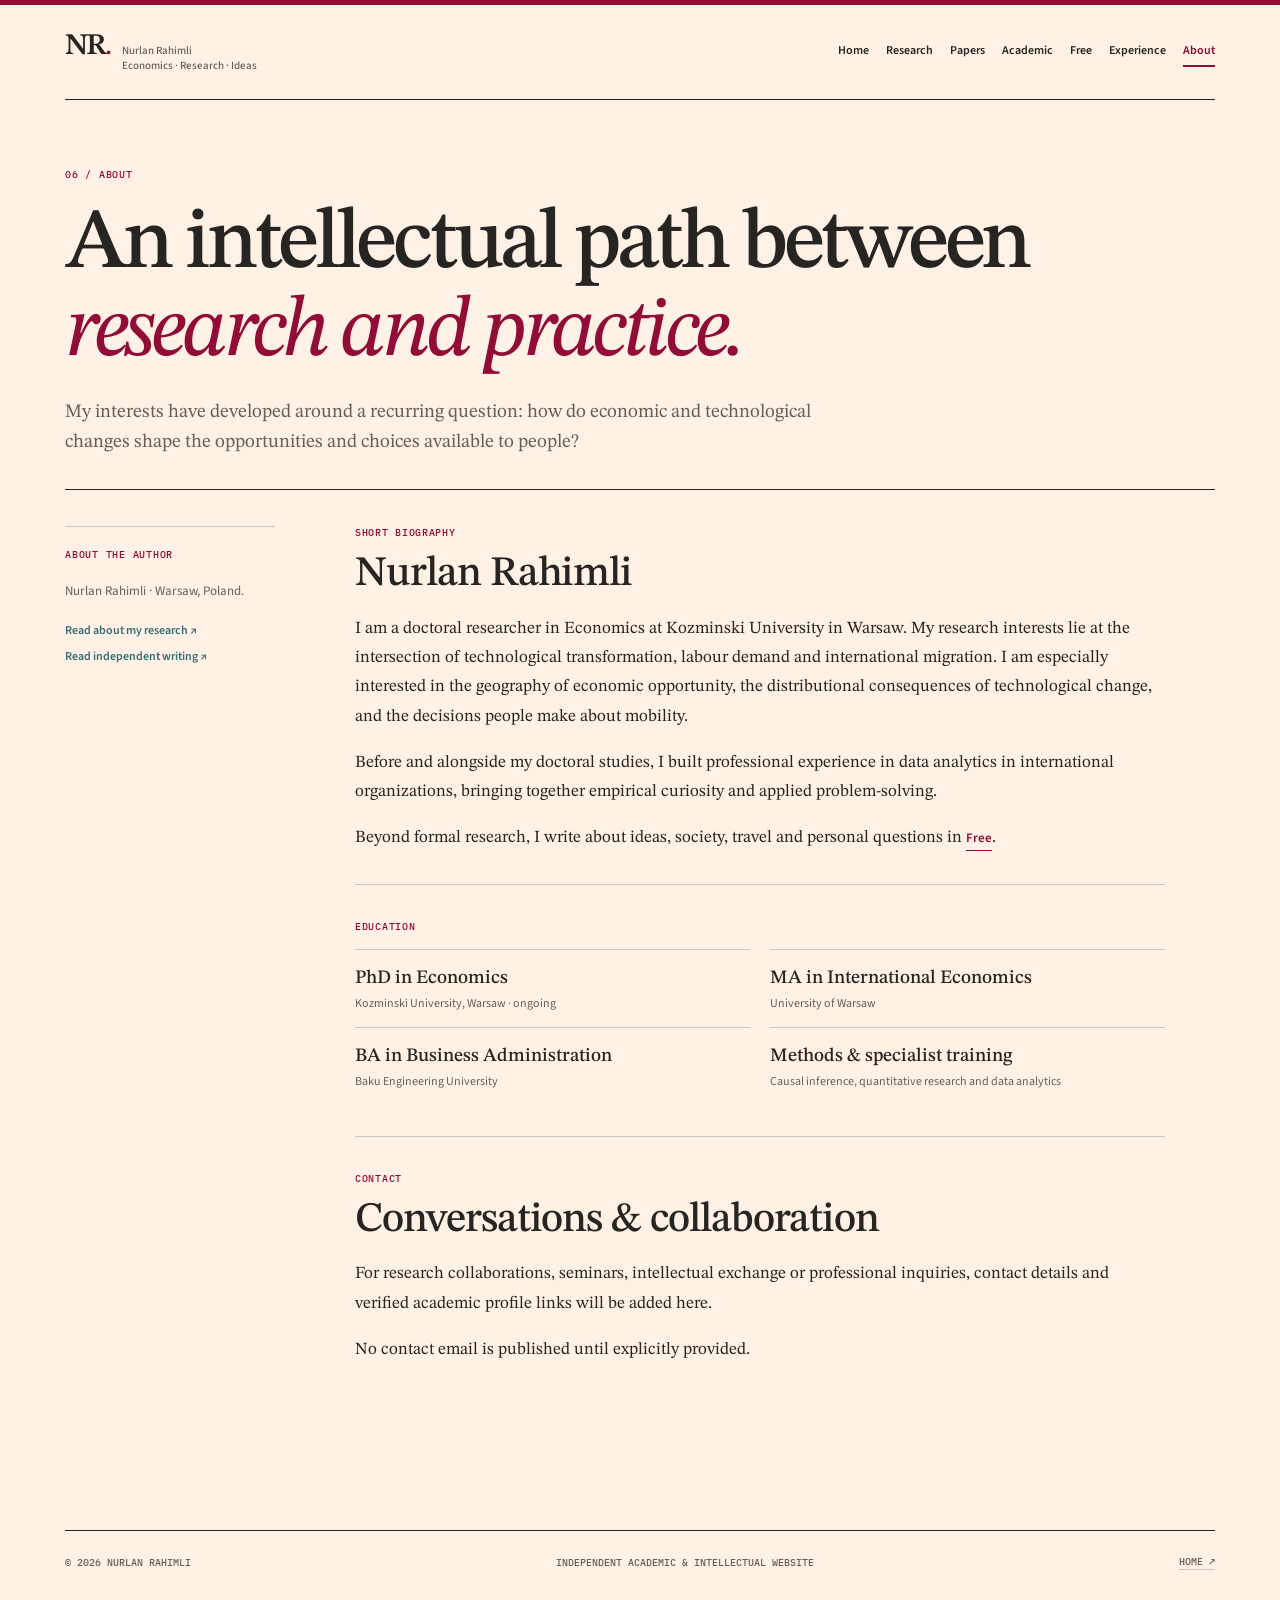
==== about/index.html @ 59566611 "Add standalone About page" ====
<!doctype html>
<html lang="en">
<head>
<meta charset="utf-8">
<meta name="viewport" content="width=device-width, initial-scale=1">
<meta name="theme-color" content="#FFF1E5">
<meta name="description" content="Biography, education and contact information for Nurlan Rahimli.">
<title>About | Nurlan Rahimli</title>
<link rel="icon" type="image/svg+xml" href="../favicon.svg">
<link rel="preconnect" href="https://fonts.googleapis.com"><link rel="preconnect" href="https://fonts.gstatic.com" crossorigin>
<link href="https://fonts.googleapis.com/css2?family=IBM+Plex+Mono:wght@400;500;600&family=STIX+Two+Text:ital,wght@0,400;0,500;0,600;0,700;1,400;1,500&family=Source+Sans+3:wght@400;500;600;700&display=swap" rel="stylesheet">
<link rel="stylesheet" href="../style.css">
<script defer src="../script.js"></script>
</head>
<body>
<a class="skip" href="#main">Skip to content</a>
<div class="top-rule" aria-hidden="true"></div>
<div class="shell">
<header class="masthead">
 <a class="brand" href="../index.html" aria-label="Nurlan Rahimli — home">
  <span class="brand-mark">NR<b>.</b></span><span class="brand-tag">Nurlan Rahimli<br>Economics · Research · Ideas</span>
 </a>
 <button class="nav-toggle" type="button" aria-label="Open navigation" aria-controls="site-nav" aria-expanded="false">Menu ☰</button>
 <nav class="nav" id="site-nav" aria-label="Main navigation"><a href="../index.html">Home</a>
<a href="../research/index.html">Research</a>
<a href="../papers/index.html">Papers</a>
<a href="../academic/index.html">Academic</a>
<a href="../free/index.html">Free</a>
<a href="../experience/index.html">Experience</a>
<a href="../about/index.html" aria-current="page">About</a></nav>
</header>
<main id="main">
<section class="page-hero"><span class="kicker">06 / ABOUT</span><h1>An intellectual path between <em>research and practice.</em></h1><p>My interests have developed around a recurring question: how do economic and technological changes shape the opportunities and choices available to people?</p></section>
<div class="page-grid"><aside class="page-rail"><span class="serial">ABOUT THE AUTHOR</span><p class="rail-note">Nurlan Rahimli · Warsaw, Poland.</p><div class="rail-links"><a href="../research/index.html">Read about my research ↗</a><a href="../free/index.html">Read independent writing ↗</a></div></aside><div class="page-content">
<section class="section-block"><span class="minor-label">SHORT BIOGRAPHY</span><h2>Nurlan Rahimli</h2><p>I am a doctoral researcher in Economics at Kozminski University in Warsaw. My research interests lie at the intersection of technological transformation, labour demand and international migration. I am especially interested in the geography of economic opportunity, the distributional consequences of technological change, and the decisions people make about mobility.</p><p>Before and alongside my doctoral studies, I built professional experience in data analytics in international organizations, bringing together empirical curiosity and applied problem-solving.</p><p>Beyond formal research, I write about ideas, society, travel and personal questions in <a class="inline-link" href="../free/index.html">Free</a>.</p></section>
<section class="section-block"><span class="minor-label">EDUCATION</span><div class="info-list">
<div><strong>PhD in Economics</strong><small>Kozminski University, Warsaw · ongoing</small></div>
<div><strong>MA in International Economics</strong><small>University of Warsaw</small></div>
<div><strong>BA in Business Administration</strong><small>Baku Engineering University</small></div>
<div><strong>Methods & specialist training</strong><small>Causal inference, quantitative research and data analytics</small></div>
</div></section>
<section class="section-block"><span class="minor-label">CONTACT</span><h2>Conversations & collaboration</h2><p>For research collaborations, seminars, intellectual exchange or professional inquiries, contact details and verified academic profile links will be added here.</p><p class="citation">No contact email is published until explicitly provided.</p></section>
</div></div></main>
<footer class="footer">
<span>© <span id="year">2026</span> NURLAN RAHIMLI</span>
<span>INDEPENDENT ACADEMIC & INTELLECTUAL WEBSITE</span>
<a href="../index.html">HOME ↗</a>
</footer>
</div>
</body></html>
---- style.css ----
:root{--paper:#FFF1E5;--ink:#272522;--muted:#665f59;--faint:#84786f;--rule:#CFC5BC;--wine:#920D35;--teal:#346E73;--serif:"STIX Two Text",Georgia,"Times New Roman",serif;--sans:"Source Sans 3",Arial,sans-serif;--mono:"IBM Plex Mono",monospace}
*,*::before,*::after{box-sizing:border-box}
html{scroll-behavior:smooth}
body{background:var(--paper);color:var(--ink);margin:0;font:400 17px/1.65 var(--serif);-webkit-font-smoothing:antialiased;text-rendering:optimizeLegibility}
a{color:inherit;text-decoration:none}
a:hover{color:var(--wine)}
button{font:inherit}
button,a{touch-action:manipulation}
a:focus-visible,button:focus-visible{outline:2px solid var(--teal);outline-offset:4px}
::selection{background:#eacabd}
.skip{position:absolute;top:-80px;left:12px;background:var(--ink);color:white;padding:10px;z-index:10}.skip:focus{top:10px}
.top-rule{height:5px;background:var(--wine)}
.shell{max-width:1150px;width:calc(100% - 96px);margin:0 auto}
.masthead{display:flex;align-items:center;justify-content:space-between;gap:24px;min-height:95px;border-bottom:1px solid var(--ink)}
.brand{display:flex;align-items:baseline;gap:12px;color:var(--ink)}
.brand-mark{font:600 30px/1 var(--serif);letter-spacing:-.07em}
.brand-mark b{color:var(--wine);font-weight:400}
.brand-tag{font:500 11px/1.4 var(--sans);color:var(--muted)}
.nav{display:flex;align-items:center;gap:17px;flex-wrap:wrap}
.nav a{font:600 12px/1.4 var(--sans);padding:6px 0;border-bottom:2px solid transparent;white-space:nowrap}
.nav a[aria-current="page"]{border-color:var(--wine);color:var(--wine)}
.nav-toggle{display:none;border:1px solid var(--rule);background:transparent;color:var(--ink);padding:7px 12px;font:600 12px var(--sans)}
.kicker,.eyebrow,.serial,.card-num,.meta-label,.crumb,.back-link,.page-tag,.entry-tag,.figure-note{font:500 10px/1.5 var(--mono);letter-spacing:.075em;text-transform:uppercase}
.kicker,.eyebrow,.serial,.card-num,.page-tag{color:var(--wine)}
.crumb{color:var(--muted);margin:38px 0 15px}.crumb a{border-bottom:1px solid var(--rule)}
.hero{padding:76px 0 39px;display:grid;grid-template-columns:1.35fr .65fr;gap:8%;align-items:end}
.hero h1{font:500 clamp(67px,8.2vw,116px)/.98 var(--serif);letter-spacing:-.055em;margin:12px 0 16px}
.hero h1 span{color:var(--wine)}
.hero-subtitle{font:400 23px/1.3 var(--serif);letter-spacing:-.01em;max-width:670px;margin:0 0 15px}
.hero-note{font:400 15px/1.65 var(--sans);color:var(--muted);max-width:620px;margin:0}
.hero-aside{border-left:1px solid var(--rule);padding:15px 0 14px 22px}
.hero-aside .meta-label{display:block;color:var(--muted);margin-bottom:8px}
.hero-aside p{font:400 15px/1.55 var(--sans);margin:0 0 16px}
.hero-aside p:last-child{margin-bottom:0}
.home-line{display:flex;align-items:center;justify-content:space-between;gap:18px;padding:18px 0;border-top:1px solid var(--rule);border-bottom:1px solid var(--ink)}
.home-line strong{font:600 12px var(--sans)}.home-line span{font:400 13px var(--sans);color:var(--muted)}
.portal{display:grid;grid-template-columns:1.43fr .57fr;gap:38px;padding:32px 0 50px}
.portal-label{display:flex;align-items:center;justify-content:space-between;border-bottom:1px solid var(--rule);padding-bottom:9px;margin-bottom:12px}
.portal-label span:first-child{font:600 11px var(--sans);letter-spacing:.04em;text-transform:uppercase}
.portal-label span:last-child{font:500 10px var(--mono);color:var(--muted)}
.portal-cards{display:grid;grid-template-columns:1fr 1fr;gap:11px}
.portal-card{display:flex;flex-direction:column;justify-content:space-between;min-height:150px;border:1px solid var(--rule);padding:20px 21px 15px;transition:background .2s,border-color .2s,transform .2s}
.portal-card:hover,.portal-card:focus-visible{background:#F9E8DC;border-color:var(--wine);color:var(--ink);transform:translateY(-2px)}
.portal-card .card-top{display:flex;justify-content:space-between;align-items:center}
.card-num{font-size:9px}.card-arrow{color:var(--wine);font:500 20px/1 var(--sans)}
.portal-card strong{display:block;font:500 28px/1.05 var(--serif);letter-spacing:-.02em;margin:14px 0 5px}
.portal-card p{font:400 12px/1.5 var(--sans);color:var(--muted);margin:0}
.side-card{min-height:150px}.side-card+.side-card{margin-top:11px}
.footer{border-top:1px solid var(--ink);padding:23px 0 35px;display:flex;align-items:center;justify-content:space-between;gap:20px;font:500 10px/1.5 var(--mono);color:var(--muted)}
.footer a{border-bottom:1px solid var(--rule)}
.page-hero{padding:60px 0 30px;border-bottom:1px solid var(--ink)}
.page-hero h1{font:500 clamp(53px,6.7vw,87px)/1.03 var(--serif);letter-spacing:-.05em;max-width:970px;margin:13px 0 20px}
.page-hero h1 em{font-style:italic;color:var(--wine);font-weight:400}
.page-hero p{font:400 19px/1.62 var(--serif);max-width:760px;color:var(--muted);margin:0}
.page-grid{display:grid;grid-template-columns:210px 1fr;gap:80px;padding:36px 0 100px}
.page-rail{border-top:1px solid var(--rule);padding-top:13px}
.rail-note{font:400 13px/1.6 var(--sans);color:var(--muted);margin:13px 0 20px}
.rail-links{display:flex;flex-direction:column;gap:9px}
.rail-links a{font:600 12px var(--sans);color:var(--teal)}
.page-content{max-width:810px;min-width:0}
.page-content h2{font:500 clamp(29px,3.7vw,42px)/1.16 var(--serif);letter-spacing:-.025em;margin:0 0 15px}
.page-content h3{font:500 25px/1.2 var(--serif);margin:0 0 11px}
.page-content p{margin:0 0 17px}
.page-content p,.page-content li{color:var(--ink);font:400 17px/1.72 var(--serif)}
.page-content .muted{color:var(--muted)}
.section-block{padding:0 0 31px;margin:0 0 35px;border-bottom:1px solid var(--rule)}
.section-block:last-child{border:0}
.section-block p:last-child{margin-bottom:0}
.minor-label{font:500 10px var(--mono);color:var(--wine);letter-spacing:.07em;text-transform:uppercase;display:block;margin:0 0 11px}
.item-stack{border-top:1px solid var(--rule)}
.entry{display:grid;grid-template-columns:54px 1fr;gap:19px;padding:20px 0 22px;border-bottom:1px solid var(--rule)}
.entry-number{font:400 20px var(--serif);color:var(--wine)}
.entry h3{font-size:26px;margin:0 0 5px}
.entry p{font-size:15px;line-height:1.63;color:var(--muted);margin:0 0 6px}
.entry .entry-tag{font-size:9px;color:var(--teal)}
.info-list{display:grid;grid-template-columns:1fr 1fr;gap:0 20px;margin-top:16px}
.info-list>div{padding:14px 0;border-top:1px solid var(--rule)}
.info-list strong{font:500 19px var(--serif);display:block;margin:3px 0 4px}
.info-list small{font:400 12px/1.5 var(--sans);color:var(--muted);display:block}
.notice{border-left:2px solid var(--wine);padding:6px 0 6px 17px;font:400 14px/1.6 var(--sans);color:var(--muted);margin:26px 0}
.inline-link{font:600 13px var(--sans);color:var(--wine);border-bottom:1px solid var(--wine);padding-bottom:3px}
.pill-row{display:flex;gap:9px;flex-wrap:wrap}.pill{border:1px solid var(--rule);padding:6px 10px;font:500 11px var(--sans);color:var(--muted)}
.topic-list{list-style:none;margin:16px 0;padding:0;display:grid;grid-template-columns:1fr 1fr;column-gap:25px}
.topic-list li{border-top:1px solid var(--rule);padding:10px 0}
.tabbar{display:flex;gap:6px;flex-wrap:wrap;margin:0 0 24px}
.tab{background:transparent;border:1px solid var(--rule);color:var(--ink);padding:10px 15px;font:600 12px var(--sans)}
.tab:hover,.tab[aria-selected="true"]{background:var(--ink);border-color:var(--ink);color:var(--paper)}
.tabpanel[hidden]{display:none}
.tabpanel h2{margin:0 0 10px}
.empty-archive{padding:30px 25px;border:1px solid var(--rule);margin:22px 0}
.empty-archive p{color:var(--muted);font-size:15px}
.empty-archive strong{display:block;font:500 24px var(--serif);margin-bottom:8px}
.citation{font:400 12px/1.6 var(--sans);color:var(--muted)}
.folio{font:500 11px var(--mono);letter-spacing:.05em;color:var(--muted)}
.essay-mast{font:500 clamp(30px,4vw,48px)/1.17 var(--serif);letter-spacing:-.02em}
figure.concept{margin:30px 0;border-top:1px solid var(--rule);border-bottom:1px solid var(--rule);padding:15px 0 12px}
figure.concept svg{width:100%;display:block;height:auto}
figure.concept figcaption{font:400 12px/1.65 var(--sans);color:var(--muted);margin-top:10px}
.data-label{font:500 12px var(--mono);fill:var(--muted)}
@media(max-width:1050px){.shell{width:calc(100% - 56px)}.masthead{gap:14px}.nav{gap:12px}.nav a{font-size:11px}.portal{grid-template-columns:1.2fr .8fr}.page-grid{grid-template-columns:165px 1fr;gap:40px}}
@media(max-width:760px){.shell{width:calc(100% - 38px)}.masthead{min-height:76px;position:relative}.brand-mark{font-size:26px}.brand-tag{font-size:10px}.nav-toggle{display:block}.nav{display:none;position:absolute;top:76px;left:0;right:0;background:var(--paper);border:1px solid var(--rule);padding:12px;z-index:9;flex-direction:column;align-items:stretch;gap:1px}.nav.open{display:flex}.nav a{font-size:14px;padding:12px 10px;border-bottom:1px solid var(--rule)}.nav a[aria-current="page"]{border-color:var(--wine)}.hero{padding:55px 0 25px;grid-template-columns:1fr;gap:25px}.hero h1{font-size:clamp(58px,12vw,88px)}.hero-subtitle{font-size:20px}.hero-aside{border-left:0;border-top:1px solid var(--rule);padding:17px 0 0;display:grid;grid-template-columns:1fr 1fr;gap:18px}.home-line{align-items:flex-start;flex-direction:column;gap:5px}.portal{grid-template-columns:1fr;gap:20px;padding-top:24px}.portal-cards{grid-template-columns:1fr 1fr}.portal-card{min-height:147px;padding:17px 15px}.portal-card strong{font-size:24px}.portal-card p{font-size:11px}.side-cards{display:grid;grid-template-columns:1fr 1fr;gap:11px}.side-card+.side-card{margin-top:0}.footer{flex-wrap:wrap}.page-hero{padding:44px 0 30px}.page-hero h1{font-size:clamp(46px,9vw,66px)}.page-hero p{font-size:17px}.page-grid{grid-template-columns:1fr;gap:22px;padding:28px 0 65px}.page-rail{display:flex;justify-content:space-between;gap:15px}.page-rail .rail-note{margin:6px 0}.rail-links{display:none}}
@media(max-width:420px){.brand-tag{display:none}.hero h1{font-size:55px}.portal-cards,.side-cards{grid-template-columns:1fr}.portal-card{min-height:135px}.hero-aside{grid-template-columns:1fr}.topic-list,.info-list{grid-template-columns:1fr}.entry{grid-template-columns:34px 1fr;gap:10px}.tab{padding:9px 11px}}
@media(prefers-reduced-motion:reduce){html{scroll-behavior:auto}.portal-card{transition:none}}
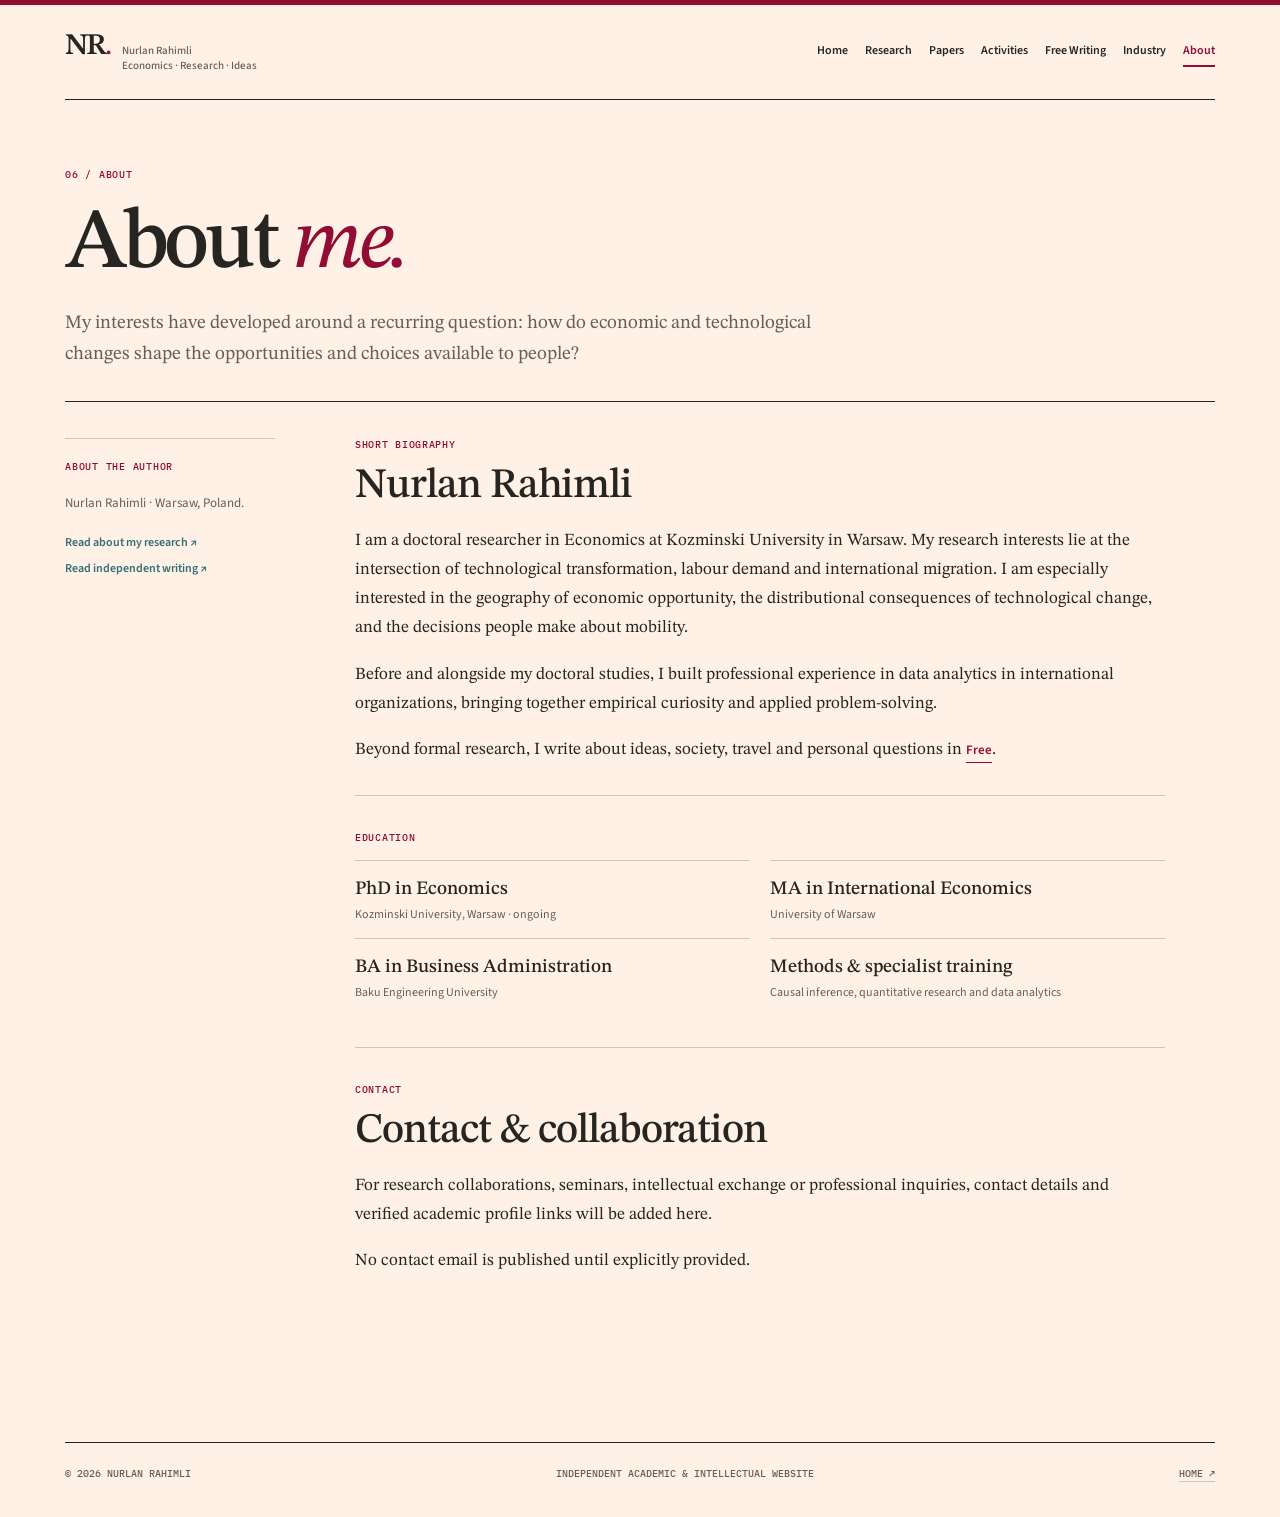
==== commit 47348372: "Clarify academic site section headings and soften paper palette" ====
--- a/about/index.html
+++ b/about/index.html
@@ -3,7 +3,7 @@
 <head>
 <meta charset="utf-8">
 <meta name="viewport" content="width=device-width, initial-scale=1">
-<meta name="theme-color" content="#FFF1E5">
+<meta name="theme-color" content="#FFF8F3">
 <meta name="description" content="Biography, education and contact information for Nurlan Rahimli.">
 <title>About | Nurlan Rahimli</title>
 <link rel="icon" type="image/svg+xml" href="../favicon.svg">
@@ -24,13 +24,13 @@
  <nav class="nav" id="site-nav" aria-label="Main navigation"><a href="../index.html">Home</a>
 <a href="../research/index.html">Research</a>
 <a href="../papers/index.html">Papers</a>
-<a href="../academic/index.html">Academic</a>
-<a href="../free/index.html">Free</a>
-<a href="../experience/index.html">Experience</a>
+<a href="../academic/index.html">Activities</a>
+<a href="../free/index.html">Free Writing</a>
+<a href="../experience/index.html">Industry</a>
 <a href="../about/index.html" aria-current="page">About</a></nav>
 </header>
 <main id="main">
-<section class="page-hero"><span class="kicker">06 / ABOUT</span><h1>An intellectual path between <em>research and practice.</em></h1><p>My interests have developed around a recurring question: how do economic and technological changes shape the opportunities and choices available to people?</p></section>
+<section class="page-hero"><span class="kicker">06 / ABOUT</span><h1>About <em>me.</em></h1><p>My interests have developed around a recurring question: how do economic and technological changes shape the opportunities and choices available to people?</p></section>
 <div class="page-grid"><aside class="page-rail"><span class="serial">ABOUT THE AUTHOR</span><p class="rail-note">Nurlan Rahimli · Warsaw, Poland.</p><div class="rail-links"><a href="../research/index.html">Read about my research ↗</a><a href="../free/index.html">Read independent writing ↗</a></div></aside><div class="page-content">
 <section class="section-block"><span class="minor-label">SHORT BIOGRAPHY</span><h2>Nurlan Rahimli</h2><p>I am a doctoral researcher in Economics at Kozminski University in Warsaw. My research interests lie at the intersection of technological transformation, labour demand and international migration. I am especially interested in the geography of economic opportunity, the distributional consequences of technological change, and the decisions people make about mobility.</p><p>Before and alongside my doctoral studies, I built professional experience in data analytics in international organizations, bringing together empirical curiosity and applied problem-solving.</p><p>Beyond formal research, I write about ideas, society, travel and personal questions in <a class="inline-link" href="../free/index.html">Free</a>.</p></section>
 <section class="section-block"><span class="minor-label">EDUCATION</span><div class="info-list">
@@ -39,7 +39,7 @@
 <div><strong>BA in Business Administration</strong><small>Baku Engineering University</small></div>
 <div><strong>Methods & specialist training</strong><small>Causal inference, quantitative research and data analytics</small></div>
 </div></section>
-<section class="section-block"><span class="minor-label">CONTACT</span><h2>Conversations & collaboration</h2><p>For research collaborations, seminars, intellectual exchange or professional inquiries, contact details and verified academic profile links will be added here.</p><p class="citation">No contact email is published until explicitly provided.</p></section>
+<section class="section-block"><span class="minor-label">CONTACT</span><h2>Contact & collaboration</h2><p>For research collaborations, seminars, intellectual exchange or professional inquiries, contact details and verified academic profile links will be added here.</p><p class="citation">No contact email is published until explicitly provided.</p></section>
 </div></div></main>
 <footer class="footer">
 <span>© <span id="year">2026</span> NURLAN RAHIMLI</span>
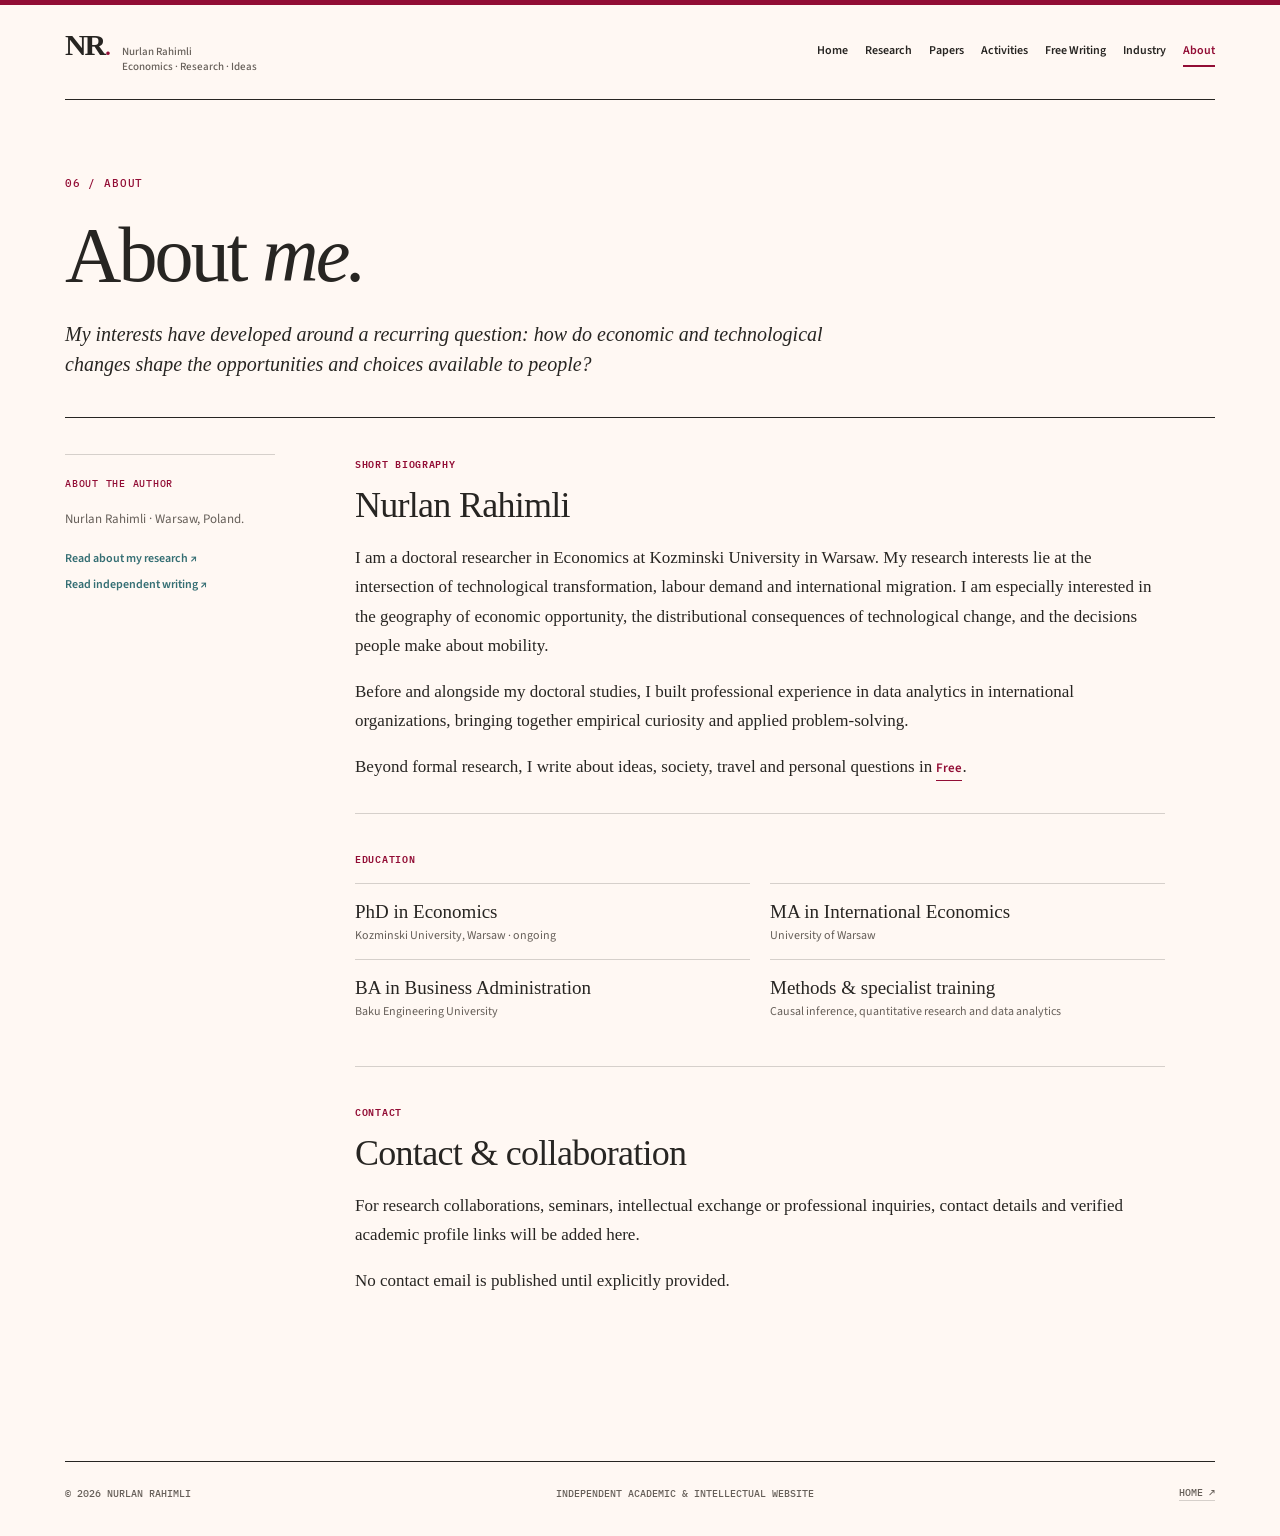
==== commit 1bdf4ced: "Use Georgia scholarly serif consistently and remove unused text font" ====
--- a/about/index.html
+++ b/about/index.html
@@ -8,7 +8,7 @@
 <title>About | Nurlan Rahimli</title>
 <link rel="icon" type="image/svg+xml" href="../favicon.svg">
 <link rel="preconnect" href="https://fonts.googleapis.com"><link rel="preconnect" href="https://fonts.gstatic.com" crossorigin>
-<link href="https://fonts.googleapis.com/css2?family=IBM+Plex+Mono:wght@400;500;600&family=STIX+Two+Text:ital,wght@0,400;0,500;0,600;0,700;1,400;1,500&family=Source+Sans+3:wght@400;500;600;700&display=swap" rel="stylesheet">
+<link href="https://fonts.googleapis.com/css2?family=IBM+Plex+Mono:wght@400;500;600&family=Source+Sans+3:wght@400;500;600;700&display=swap" rel="stylesheet">
 <link rel="stylesheet" href="../style.css">
 <script defer src="../script.js"></script>
 </head>
--- a/style.css
+++ b/style.css
@@ -1,5 +1,5 @@
 
-:root{--paper:#FFF1E5;--ink:#272522;--muted:#665f59;--faint:#84786f;--rule:#CFC5BC;--wine:#920D35;--teal:#346E73;--serif:"STIX Two Text",Georgia,"Times New Roman",serif;--sans:"Source Sans 3",Arial,sans-serif;--mono:"IBM Plex Mono",monospace}
+:root{--paper:#FFF8F3;--ink:#272522;--muted:#665f59;--faint:#84786f;--rule:#D6D0CB;--wine:#920D35;--teal:#346E73;--serif:Georgia,"Times New Roman",serif;--sans:"Source Sans 3",Arial,sans-serif;--mono:"IBM Plex Mono",monospace}
 *,*::before,*::after{box-sizing:border-box}
 html{scroll-behavior:smooth}
 body{background:var(--paper);color:var(--ink);margin:0;font:400 17px/1.65 var(--serif);-webkit-font-smoothing:antialiased;text-rendering:optimizeLegibility}
@@ -8,7 +8,7 @@
 button{font:inherit}
 button,a{touch-action:manipulation}
 a:focus-visible,button:focus-visible{outline:2px solid var(--teal);outline-offset:4px}
-::selection{background:#eacabd}
+::selection{background:#E7DED7}
 .skip{position:absolute;top:-80px;left:12px;background:var(--ink);color:white;padding:10px;z-index:10}.skip:focus{top:10px}
 .top-rule{height:5px;background:var(--wine)}
 .shell{max-width:1150px;width:calc(100% - 96px);margin:0 auto}
@@ -37,20 +37,20 @@
 .home-line strong{font:600 12px var(--sans)}.home-line span{font:400 13px var(--sans);color:var(--muted)}
 .portal{display:grid;grid-template-columns:1.43fr .57fr;gap:38px;padding:32px 0 50px}
 .portal-label{display:flex;align-items:center;justify-content:space-between;border-bottom:1px solid var(--rule);padding-bottom:9px;margin-bottom:12px}
-.portal-label span:first-child{font:600 11px var(--sans);letter-spacing:.04em;text-transform:uppercase}
+.portal-label span:first-child{font:700 12px/1.45 var(--sans);letter-spacing:.035em;text-transform:uppercase}
 .portal-label span:last-child{font:500 10px var(--mono);color:var(--muted)}
 .portal-cards{display:grid;grid-template-columns:1fr 1fr;gap:11px}
-.portal-card{display:flex;flex-direction:column;justify-content:space-between;min-height:150px;border:1px solid var(--rule);padding:20px 21px 15px;transition:background .2s,border-color .2s,transform .2s}
-.portal-card:hover,.portal-card:focus-visible{background:#F9E8DC;border-color:var(--wine);color:var(--ink);transform:translateY(-2px)}
+.portal-card{display:flex;flex-direction:column;justify-content:space-between;min-height:175px;border:1px solid var(--rule);border-top:2px solid var(--ink);padding:21px 21px 18px;transition:background .2s,border-color .2s,transform .2s}
+.portal-card:hover,.portal-card:focus-visible{background:#F7F1EC;border-color:var(--wine);color:var(--ink);transform:translateY(-2px)}
 .portal-card .card-top{display:flex;justify-content:space-between;align-items:center}
 .card-num{font-size:9px}.card-arrow{color:var(--wine);font:500 20px/1 var(--sans)}
-.portal-card strong{display:block;font:500 28px/1.05 var(--serif);letter-spacing:-.02em;margin:14px 0 5px}
-.portal-card p{font:400 12px/1.5 var(--sans);color:var(--muted);margin:0}
+.portal-card strong{display:block;font:500 27px/1.13 var(--serif);letter-spacing:-.024em;margin:14px 0 7px;text-wrap:balance}
+.portal-card p{font:400 13px/1.46 var(--sans);color:var(--muted);margin:0}
 .side-card{min-height:150px}.side-card+.side-card{margin-top:11px}
 .footer{border-top:1px solid var(--ink);padding:23px 0 35px;display:flex;align-items:center;justify-content:space-between;gap:20px;font:500 10px/1.5 var(--mono);color:var(--muted)}
 .footer a{border-bottom:1px solid var(--rule)}
 .page-hero{padding:60px 0 30px;border-bottom:1px solid var(--ink)}
-.page-hero h1{font:500 clamp(53px,6.7vw,87px)/1.03 var(--serif);letter-spacing:-.05em;max-width:970px;margin:13px 0 20px}
+.page-hero h1{font:500 clamp(51px,6.3vw,79px)/1.08 var(--serif);letter-spacing:-.042em;max-width:910px;margin:16px 0 21px;text-wrap:balance}
 .page-hero h1 em{font-style:italic;color:var(--wine);font-weight:400}
 .page-hero p{font:400 19px/1.62 var(--serif);max-width:760px;color:var(--muted);margin:0}
 .page-grid{display:grid;grid-template-columns:210px 1fr;gap:80px;padding:36px 0 100px}
@@ -99,6 +99,47 @@
 figure.concept figcaption{font:400 12px/1.65 var(--sans);color:var(--muted);margin-top:10px}
 .data-label{font:500 12px var(--mono);fill:var(--muted)}
 @media(max-width:1050px){.shell{width:calc(100% - 56px)}.masthead{gap:14px}.nav{gap:12px}.nav a{font-size:11px}.portal{grid-template-columns:1.2fr .8fr}.page-grid{grid-template-columns:165px 1fr;gap:40px}}
-@media(max-width:760px){.shell{width:calc(100% - 38px)}.masthead{min-height:76px;position:relative}.brand-mark{font-size:26px}.brand-tag{font-size:10px}.nav-toggle{display:block}.nav{display:none;position:absolute;top:76px;left:0;right:0;background:var(--paper);border:1px solid var(--rule);padding:12px;z-index:9;flex-direction:column;align-items:stretch;gap:1px}.nav.open{display:flex}.nav a{font-size:14px;padding:12px 10px;border-bottom:1px solid var(--rule)}.nav a[aria-current="page"]{border-color:var(--wine)}.hero{padding:55px 0 25px;grid-template-columns:1fr;gap:25px}.hero h1{font-size:clamp(58px,12vw,88px)}.hero-subtitle{font-size:20px}.hero-aside{border-left:0;border-top:1px solid var(--rule);padding:17px 0 0;display:grid;grid-template-columns:1fr 1fr;gap:18px}.home-line{align-items:flex-start;flex-direction:column;gap:5px}.portal{grid-template-columns:1fr;gap:20px;padding-top:24px}.portal-cards{grid-template-columns:1fr 1fr}.portal-card{min-height:147px;padding:17px 15px}.portal-card strong{font-size:24px}.portal-card p{font-size:11px}.side-cards{display:grid;grid-template-columns:1fr 1fr;gap:11px}.side-card+.side-card{margin-top:0}.footer{flex-wrap:wrap}.page-hero{padding:44px 0 30px}.page-hero h1{font-size:clamp(46px,9vw,66px)}.page-hero p{font-size:17px}.page-grid{grid-template-columns:1fr;gap:22px;padding:28px 0 65px}.page-rail{display:flex;justify-content:space-between;gap:15px}.page-rail .rail-note{margin:6px 0}.rail-links{display:none}}
-@media(max-width:420px){.brand-tag{display:none}.hero h1{font-size:55px}.portal-cards,.side-cards{grid-template-columns:1fr}.portal-card{min-height:135px}.hero-aside{grid-template-columns:1fr}.topic-list,.info-list{grid-template-columns:1fr}.entry{grid-template-columns:34px 1fr;gap:10px}.tab{padding:9px 11px}}
+@media(max-width:760px){.shell{width:calc(100% - 38px)}.masthead{min-height:76px;position:relative}.brand-mark{font-size:26px}.brand-tag{font-size:10px}.nav-toggle{display:block}.nav{display:none;position:absolute;top:76px;left:0;right:0;background:var(--paper);border:1px solid var(--rule);padding:12px;z-index:9;flex-direction:column;align-items:stretch;gap:1px}.nav.open{display:flex}.nav a{font-size:14px;padding:12px 10px;border-bottom:1px solid var(--rule)}.nav a[aria-current="page"]{border-color:var(--wine)}.hero{padding:55px 0 25px;grid-template-columns:1fr;gap:25px}.hero h1{font-size:clamp(58px,12vw,88px)}.hero-subtitle{font-size:20px}.hero-aside{border-left:0;border-top:1px solid var(--rule);padding:17px 0 0;display:grid;grid-template-columns:1fr 1fr;gap:18px}.home-line{align-items:flex-start;flex-direction:column;gap:5px}.portal{grid-template-columns:1fr;gap:20px;padding-top:24px}.portal-cards{grid-template-columns:1fr 1fr}.portal-card{min-height:165px;padding:18px 16px}.portal-card strong{font-size:24px}.portal-card p{font-size:11px}.side-cards{display:grid;grid-template-columns:1fr 1fr;gap:11px}.side-card+.side-card{margin-top:0}.footer{flex-wrap:wrap}.page-hero{padding:44px 0 30px}.page-hero h1{font-size:clamp(46px,9vw,66px)}.page-hero p{font-size:17px}.page-grid{grid-template-columns:1fr;gap:22px;padding:28px 0 65px}.page-rail{display:flex;justify-content:space-between;gap:15px}.page-rail .rail-note{margin:6px 0}.rail-links{display:none}}
+@media(max-width:420px){.brand-tag{display:none}.hero h1{font-size:55px}.portal-cards,.side-cards{grid-template-columns:1fr}.portal-card{min-height:148px}.hero-aside{grid-template-columns:1fr}.topic-list,.info-list{grid-template-columns:1fr}.entry{grid-template-columns:34px 1fr;gap:10px}.tab{padding:9px 11px}}
 @media(prefers-reduced-motion:reduce){html{scroll-behavior:auto}.portal-card{transition:none}}
+
+/* Clearly tiered page titles and section labels */
+.portal-label{padding-bottom:12px;margin-bottom:16px}.card-num{font-weight:600;letter-spacing:.08em}.side-card{border-top-color:var(--rule)}.page-hero{padding-bottom:40px}.page-hero .kicker{font-size:11px}.page-content>.section-block>.minor-label{font-weight:600;color:var(--wine)}
+
+
+/* Typography aligned to the scholarly title-page treatment of the reference.
+   No copied web fonts or proprietary assets: Georgia/Times-like newspaper serif. */
+body{font-family:var(--serif);font-size:17px;line-height:1.63}
+.paper-front{display:block;max-width:950px;padding:68px 0 32px}
+.paper-front .paper-edition{display:block;font:500 11px/1.5 var(--sans);color:var(--muted);letter-spacing:.07em;text-transform:uppercase;margin-bottom:30px}
+.paper-front h1{font-family:var(--serif);font-weight:400;font-size:clamp(69px,8.1vw,104px);line-height:1.055;letter-spacing:-.042em;margin:0 0 25px;color:var(--ink);text-wrap:balance}
+.paper-front h1 .title-stop{color:var(--ink)}
+.paper-front .paper-subtitle{font:italic 400 clamp(20px,2.2vw,25px)/1.45 var(--serif);letter-spacing:0;max-width:790px;margin:0 0 23px;color:var(--ink)}
+.paper-front .paper-author{font:400 18px/1.5 var(--serif);margin:0 0 28px;color:var(--ink)}
+.paper-abstract{max-width:830px;padding-top:17px;border-top:1px solid var(--rule);font:400 16px/1.67 var(--serif);color:var(--ink)}
+.paper-abstract p{margin:0 0 12px}
+.paper-abstract strong{font-weight:700}
+.paper-abstract .paper-keywords{font:400 14px/1.65 var(--serif);margin:0;color:var(--muted)}
+.paper-abstract .paper-keywords em{color:var(--ink)}
+.paper-front+.home-line{margin-top:16px}
+.page-hero{padding-top:68px;padding-bottom:38px}
+.page-hero h1{font-family:var(--serif);font-weight:400;font-size:clamp(51px,6.2vw,78px);line-height:1.12;letter-spacing:-.037em;max-width:965px;color:var(--ink);margin:15px 0 21px}
+.page-hero h1 em{font-weight:400;font-style:italic;color:var(--ink)}
+.page-hero>p{font:italic 400 20px/1.5 var(--serif);max-width:810px;color:var(--ink)}
+.page-content h2,.page-content h3,.entry h3,.portal-card strong,.free-page-title{font-family:var(--serif);font-weight:400;letter-spacing:-.02em}
+.page-content h2{font-size:36px;line-height:1.25}
+.portal-card strong{font-weight:400;letter-spacing:-.025em}
+.portal-card:hover,.portal-card:focus-visible{background:#FCF6F1}
+.hero-aside{display:none}
+@media(max-width:760px){
+ .paper-front{padding:43px 0 26px}
+ .paper-front .paper-edition{margin-bottom:22px;font-size:9px}
+ .paper-front h1{font-size:clamp(56px,12vw,78px);line-height:1.08;margin-bottom:19px}
+ .paper-front .paper-subtitle{font-size:19px}
+ .paper-front .paper-author{font-size:16px;margin-bottom:20px}
+ .paper-abstract{font-size:15px;line-height:1.7}
+ .page-hero{padding-top:46px}
+ .page-hero h1{font-size:clamp(44px,9.5vw,60px);line-height:1.14}
+ .page-hero>p{font-size:18px}
+}
+@media(max-width:420px){.paper-front h1{font-size:54px}.paper-front .paper-subtitle{font-size:18px}}
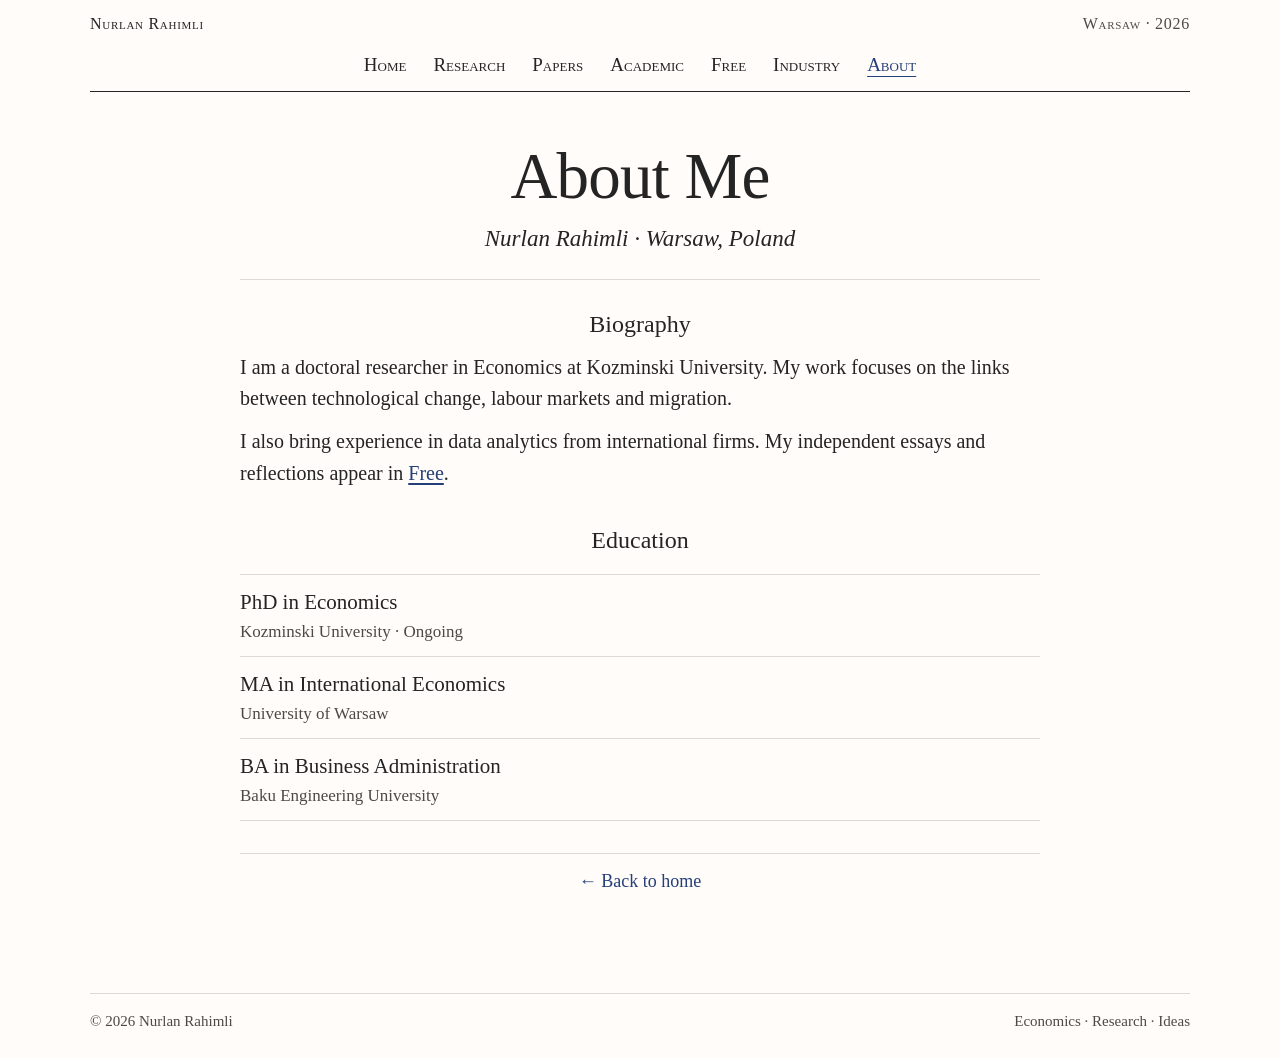
==== commit c74c048d: "Simplify About page with minimal Latin Modern typography" ====
--- a/about/index.html
+++ b/about/index.html
@@ -2,49 +2,34 @@
 <html lang="en">
 <head>
 <meta charset="utf-8">
-<meta name="viewport" content="width=device-width, initial-scale=1">
-<meta name="theme-color" content="#FFF8F3">
-<meta name="description" content="Biography, education and contact information for Nurlan Rahimli.">
-<title>About | Nurlan Rahimli</title>
-<link rel="icon" type="image/svg+xml" href="../favicon.svg">
-<link rel="preconnect" href="https://fonts.googleapis.com"><link rel="preconnect" href="https://fonts.gstatic.com" crossorigin>
-<link href="https://fonts.googleapis.com/css2?family=IBM+Plex+Mono:wght@400;500;600&family=Source+Sans+3:wght@400;500;600;700&display=swap" rel="stylesheet">
+<meta name="viewport" content="width=device-width,initial-scale=1">
+<meta name="theme-color" content="#FFFCFA">
+<meta name="description" content="Biography and education.">
+<title>About — Nurlan Rahimli</title>
+<link rel="icon" href="../favicon.svg" type="image/svg+xml">
+<link rel="stylesheet" href="https://lalten.github.io/lmweb/style/latinmodern-roman.css">
 <link rel="stylesheet" href="../style.css">
-<script defer src="../script.js"></script>
+<script src="../script.js" defer></script>
 </head>
 <body>
 <a class="skip" href="#main">Skip to content</a>
-<div class="top-rule" aria-hidden="true"></div>
-<div class="shell">
-<header class="masthead">
- <a class="brand" href="../index.html" aria-label="Nurlan Rahimli — home">
-  <span class="brand-mark">NR<b>.</b></span><span class="brand-tag">Nurlan Rahimli<br>Economics · Research · Ideas</span>
- </a>
- <button class="nav-toggle" type="button" aria-label="Open navigation" aria-controls="site-nav" aria-expanded="false">Menu ☰</button>
- <nav class="nav" id="site-nav" aria-label="Main navigation"><a href="../index.html">Home</a>
-<a href="../research/index.html">Research</a>
-<a href="../papers/index.html">Papers</a>
-<a href="../academic/index.html">Activities</a>
-<a href="../free/index.html">Free Writing</a>
-<a href="../experience/index.html">Industry</a>
-<a href="../about/index.html" aria-current="page">About</a></nav>
+<div class="wrap">
+<header class="site-header">
+<div class="mastline"><a href="../index.html">Nurlan Rahimli</a><span>Warsaw · 2026</span></div>
+<nav class="site-nav" aria-label="Main navigation"><a href="../index.html">Home</a> <a href="../research/index.html">Research</a> <a href="../papers/index.html">Papers</a> <a href="../academic/index.html">Academic</a> <a href="../free/index.html">Free</a> <a href="../experience/index.html">Industry</a> <a href="../about/index.html" aria-current="page">About</a></nav>
 </header>
-<main id="main">
-<section class="page-hero"><span class="kicker">06 / ABOUT</span><h1>About <em>me.</em></h1><p>My interests have developed around a recurring question: how do economic and technological changes shape the opportunities and choices available to people?</p></section>
-<div class="page-grid"><aside class="page-rail"><span class="serial">ABOUT THE AUTHOR</span><p class="rail-note">Nurlan Rahimli · Warsaw, Poland.</p><div class="rail-links"><a href="../research/index.html">Read about my research ↗</a><a href="../free/index.html">Read independent writing ↗</a></div></aside><div class="page-content">
-<section class="section-block"><span class="minor-label">SHORT BIOGRAPHY</span><h2>Nurlan Rahimli</h2><p>I am a doctoral researcher in Economics at Kozminski University in Warsaw. My research interests lie at the intersection of technological transformation, labour demand and international migration. I am especially interested in the geography of economic opportunity, the distributional consequences of technological change, and the decisions people make about mobility.</p><p>Before and alongside my doctoral studies, I built professional experience in data analytics in international organizations, bringing together empirical curiosity and applied problem-solving.</p><p>Beyond formal research, I write about ideas, society, travel and personal questions in <a class="inline-link" href="../free/index.html">Free</a>.</p></section>
-<section class="section-block"><span class="minor-label">EDUCATION</span><div class="info-list">
-<div><strong>PhD in Economics</strong><small>Kozminski University, Warsaw · ongoing</small></div>
-<div><strong>MA in International Economics</strong><small>University of Warsaw</small></div>
-<div><strong>BA in Business Administration</strong><small>Baku Engineering University</small></div>
-<div><strong>Methods & specialist training</strong><small>Causal inference, quantitative research and data analytics</small></div>
-</div></section>
-<section class="section-block"><span class="minor-label">CONTACT</span><h2>Contact & collaboration</h2><p>For research collaborations, seminars, intellectual exchange or professional inquiries, contact details and verified academic profile links will be added here.</p><p class="citation">No contact email is published until explicitly provided.</p></section>
-</div></div></main>
-<footer class="footer">
-<span>© <span id="year">2026</span> NURLAN RAHIMLI</span>
-<span>INDEPENDENT ACADEMIC & INTELLECTUAL WEBSITE</span>
-<a href="../index.html">HOME ↗</a>
-</footer>
+<main id="main"><article class="paper-page"><header class="page-header"><h1>About Me</h1><p class="page-subtitle">Nurlan Rahimli · Warsaw, Poland</p></header>
+<section class="paper-section"><h2>Biography</h2>
+<p>I am a doctoral researcher in Economics at Kozminski University. My work focuses on the links between technological change, labour markets and migration.</p>
+<p>I also bring experience in data analytics from international firms. My independent essays and reflections appear in <a href="../free/index.html" style="color:var(--link);text-decoration:underline;text-underline-offset:3px">Free</a>.</p>
+</section>
+<section class="paper-section"><h2>Education</h2>
+<ul class="text-list">
+<li><strong>PhD in Economics</strong><small>Kozminski University · Ongoing</small></li>
+<li><strong>MA in International Economics</strong><small>University of Warsaw</small></li>
+<li><strong>BA in Business Administration</strong><small>Baku Engineering University</small></li>
+</ul></section>
+<div class="subnav"><a href="../index.html">← Back to home</a></div></article></main>
+<footer class="site-footer"><span>© <span id="year">2026</span> Nurlan Rahimli</span><span>Economics · Research · Ideas</span></footer>
 </div>
 </body></html>
--- a/style.css
+++ b/style.css
@@ -1,145 +1,99 @@
 
-:root{--paper:#FFF8F3;--ink:#272522;--muted:#665f59;--faint:#84786f;--rule:#D6D0CB;--wine:#920D35;--teal:#346E73;--serif:Georgia,"Times New Roman",serif;--sans:"Source Sans 3",Arial,sans-serif;--mono:"IBM Plex Mono",monospace}
-*,*::before,*::after{box-sizing:border-box}
-html{scroll-behavior:smooth}
-body{background:var(--paper);color:var(--ink);margin:0;font:400 17px/1.65 var(--serif);-webkit-font-smoothing:antialiased;text-rendering:optimizeLegibility}
-a{color:inherit;text-decoration:none}
-a:hover{color:var(--wine)}
-button{font:inherit}
-button,a{touch-action:manipulation}
-a:focus-visible,button:focus-visible{outline:2px solid var(--teal);outline-offset:4px}
-::selection{background:#E7DED7}
-.skip{position:absolute;top:-80px;left:12px;background:var(--ink);color:white;padding:10px;z-index:10}.skip:focus{top:10px}
-.top-rule{height:5px;background:var(--wine)}
-.shell{max-width:1150px;width:calc(100% - 96px);margin:0 auto}
-.masthead{display:flex;align-items:center;justify-content:space-between;gap:24px;min-height:95px;border-bottom:1px solid var(--ink)}
-.brand{display:flex;align-items:baseline;gap:12px;color:var(--ink)}
-.brand-mark{font:600 30px/1 var(--serif);letter-spacing:-.07em}
-.brand-mark b{color:var(--wine);font-weight:400}
-.brand-tag{font:500 11px/1.4 var(--sans);color:var(--muted)}
-.nav{display:flex;align-items:center;gap:17px;flex-wrap:wrap}
-.nav a{font:600 12px/1.4 var(--sans);padding:6px 0;border-bottom:2px solid transparent;white-space:nowrap}
-.nav a[aria-current="page"]{border-color:var(--wine);color:var(--wine)}
-.nav-toggle{display:none;border:1px solid var(--rule);background:transparent;color:var(--ink);padding:7px 12px;font:600 12px var(--sans)}
-.kicker,.eyebrow,.serial,.card-num,.meta-label,.crumb,.back-link,.page-tag,.entry-tag,.figure-note{font:500 10px/1.5 var(--mono);letter-spacing:.075em;text-transform:uppercase}
-.kicker,.eyebrow,.serial,.card-num,.page-tag{color:var(--wine)}
-.crumb{color:var(--muted);margin:38px 0 15px}.crumb a{border-bottom:1px solid var(--rule)}
-.hero{padding:76px 0 39px;display:grid;grid-template-columns:1.35fr .65fr;gap:8%;align-items:end}
-.hero h1{font:500 clamp(67px,8.2vw,116px)/.98 var(--serif);letter-spacing:-.055em;margin:12px 0 16px}
-.hero h1 span{color:var(--wine)}
-.hero-subtitle{font:400 23px/1.3 var(--serif);letter-spacing:-.01em;max-width:670px;margin:0 0 15px}
-.hero-note{font:400 15px/1.65 var(--sans);color:var(--muted);max-width:620px;margin:0}
-.hero-aside{border-left:1px solid var(--rule);padding:15px 0 14px 22px}
-.hero-aside .meta-label{display:block;color:var(--muted);margin-bottom:8px}
-.hero-aside p{font:400 15px/1.55 var(--sans);margin:0 0 16px}
-.hero-aside p:last-child{margin-bottom:0}
-.home-line{display:flex;align-items:center;justify-content:space-between;gap:18px;padding:18px 0;border-top:1px solid var(--rule);border-bottom:1px solid var(--ink)}
-.home-line strong{font:600 12px var(--sans)}.home-line span{font:400 13px var(--sans);color:var(--muted)}
-.portal{display:grid;grid-template-columns:1.43fr .57fr;gap:38px;padding:32px 0 50px}
-.portal-label{display:flex;align-items:center;justify-content:space-between;border-bottom:1px solid var(--rule);padding-bottom:9px;margin-bottom:12px}
-.portal-label span:first-child{font:700 12px/1.45 var(--sans);letter-spacing:.035em;text-transform:uppercase}
-.portal-label span:last-child{font:500 10px var(--mono);color:var(--muted)}
-.portal-cards{display:grid;grid-template-columns:1fr 1fr;gap:11px}
-.portal-card{display:flex;flex-direction:column;justify-content:space-between;min-height:175px;border:1px solid var(--rule);border-top:2px solid var(--ink);padding:21px 21px 18px;transition:background .2s,border-color .2s,transform .2s}
-.portal-card:hover,.portal-card:focus-visible{background:#F7F1EC;border-color:var(--wine);color:var(--ink);transform:translateY(-2px)}
-.portal-card .card-top{display:flex;justify-content:space-between;align-items:center}
-.card-num{font-size:9px}.card-arrow{color:var(--wine);font:500 20px/1 var(--sans)}
-.portal-card strong{display:block;font:500 27px/1.13 var(--serif);letter-spacing:-.024em;margin:14px 0 7px;text-wrap:balance}
-.portal-card p{font:400 13px/1.46 var(--sans);color:var(--muted);margin:0}
-.side-card{min-height:150px}.side-card+.side-card{margin-top:11px}
-.footer{border-top:1px solid var(--ink);padding:23px 0 35px;display:flex;align-items:center;justify-content:space-between;gap:20px;font:500 10px/1.5 var(--mono);color:var(--muted)}
-.footer a{border-bottom:1px solid var(--rule)}
-.page-hero{padding:60px 0 30px;border-bottom:1px solid var(--ink)}
-.page-hero h1{font:500 clamp(51px,6.3vw,79px)/1.08 var(--serif);letter-spacing:-.042em;max-width:910px;margin:16px 0 21px;text-wrap:balance}
-.page-hero h1 em{font-style:italic;color:var(--wine);font-weight:400}
-.page-hero p{font:400 19px/1.62 var(--serif);max-width:760px;color:var(--muted);margin:0}
-.page-grid{display:grid;grid-template-columns:210px 1fr;gap:80px;padding:36px 0 100px}
-.page-rail{border-top:1px solid var(--rule);padding-top:13px}
-.rail-note{font:400 13px/1.6 var(--sans);color:var(--muted);margin:13px 0 20px}
-.rail-links{display:flex;flex-direction:column;gap:9px}
-.rail-links a{font:600 12px var(--sans);color:var(--teal)}
-.page-content{max-width:810px;min-width:0}
-.page-content h2{font:500 clamp(29px,3.7vw,42px)/1.16 var(--serif);letter-spacing:-.025em;margin:0 0 15px}
-.page-content h3{font:500 25px/1.2 var(--serif);margin:0 0 11px}
-.page-content p{margin:0 0 17px}
-.page-content p,.page-content li{color:var(--ink);font:400 17px/1.72 var(--serif)}
-.page-content .muted{color:var(--muted)}
-.section-block{padding:0 0 31px;margin:0 0 35px;border-bottom:1px solid var(--rule)}
-.section-block:last-child{border:0}
-.section-block p:last-child{margin-bottom:0}
-.minor-label{font:500 10px var(--mono);color:var(--wine);letter-spacing:.07em;text-transform:uppercase;display:block;margin:0 0 11px}
-.item-stack{border-top:1px solid var(--rule)}
-.entry{display:grid;grid-template-columns:54px 1fr;gap:19px;padding:20px 0 22px;border-bottom:1px solid var(--rule)}
-.entry-number{font:400 20px var(--serif);color:var(--wine)}
-.entry h3{font-size:26px;margin:0 0 5px}
-.entry p{font-size:15px;line-height:1.63;color:var(--muted);margin:0 0 6px}
-.entry .entry-tag{font-size:9px;color:var(--teal)}
-.info-list{display:grid;grid-template-columns:1fr 1fr;gap:0 20px;margin-top:16px}
-.info-list>div{padding:14px 0;border-top:1px solid var(--rule)}
-.info-list strong{font:500 19px var(--serif);display:block;margin:3px 0 4px}
-.info-list small{font:400 12px/1.5 var(--sans);color:var(--muted);display:block}
-.notice{border-left:2px solid var(--wine);padding:6px 0 6px 17px;font:400 14px/1.6 var(--sans);color:var(--muted);margin:26px 0}
-.inline-link{font:600 13px var(--sans);color:var(--wine);border-bottom:1px solid var(--wine);padding-bottom:3px}
-.pill-row{display:flex;gap:9px;flex-wrap:wrap}.pill{border:1px solid var(--rule);padding:6px 10px;font:500 11px var(--sans);color:var(--muted)}
-.topic-list{list-style:none;margin:16px 0;padding:0;display:grid;grid-template-columns:1fr 1fr;column-gap:25px}
-.topic-list li{border-top:1px solid var(--rule);padding:10px 0}
-.tabbar{display:flex;gap:6px;flex-wrap:wrap;margin:0 0 24px}
-.tab{background:transparent;border:1px solid var(--rule);color:var(--ink);padding:10px 15px;font:600 12px var(--sans)}
-.tab:hover,.tab[aria-selected="true"]{background:var(--ink);border-color:var(--ink);color:var(--paper)}
-.tabpanel[hidden]{display:none}
-.tabpanel h2{margin:0 0 10px}
-.empty-archive{padding:30px 25px;border:1px solid var(--rule);margin:22px 0}
-.empty-archive p{color:var(--muted);font-size:15px}
-.empty-archive strong{display:block;font:500 24px var(--serif);margin-bottom:8px}
-.citation{font:400 12px/1.6 var(--sans);color:var(--muted)}
-.folio{font:500 11px var(--mono);letter-spacing:.05em;color:var(--muted)}
-.essay-mast{font:500 clamp(30px,4vw,48px)/1.17 var(--serif);letter-spacing:-.02em}
-figure.concept{margin:30px 0;border-top:1px solid var(--rule);border-bottom:1px solid var(--rule);padding:15px 0 12px}
-figure.concept svg{width:100%;display:block;height:auto}
-figure.concept figcaption{font:400 12px/1.65 var(--sans);color:var(--muted);margin-top:10px}
-.data-label{font:500 12px var(--mono);fill:var(--muted)}
-@media(max-width:1050px){.shell{width:calc(100% - 56px)}.masthead{gap:14px}.nav{gap:12px}.nav a{font-size:11px}.portal{grid-template-columns:1.2fr .8fr}.page-grid{grid-template-columns:165px 1fr;gap:40px}}
-@media(max-width:760px){.shell{width:calc(100% - 38px)}.masthead{min-height:76px;position:relative}.brand-mark{font-size:26px}.brand-tag{font-size:10px}.nav-toggle{display:block}.nav{display:none;position:absolute;top:76px;left:0;right:0;background:var(--paper);border:1px solid var(--rule);padding:12px;z-index:9;flex-direction:column;align-items:stretch;gap:1px}.nav.open{display:flex}.nav a{font-size:14px;padding:12px 10px;border-bottom:1px solid var(--rule)}.nav a[aria-current="page"]{border-color:var(--wine)}.hero{padding:55px 0 25px;grid-template-columns:1fr;gap:25px}.hero h1{font-size:clamp(58px,12vw,88px)}.hero-subtitle{font-size:20px}.hero-aside{border-left:0;border-top:1px solid var(--rule);padding:17px 0 0;display:grid;grid-template-columns:1fr 1fr;gap:18px}.home-line{align-items:flex-start;flex-direction:column;gap:5px}.portal{grid-template-columns:1fr;gap:20px;padding-top:24px}.portal-cards{grid-template-columns:1fr 1fr}.portal-card{min-height:165px;padding:18px 16px}.portal-card strong{font-size:24px}.portal-card p{font-size:11px}.side-cards{display:grid;grid-template-columns:1fr 1fr;gap:11px}.side-card+.side-card{margin-top:0}.footer{flex-wrap:wrap}.page-hero{padding:44px 0 30px}.page-hero h1{font-size:clamp(46px,9vw,66px)}.page-hero p{font-size:17px}.page-grid{grid-template-columns:1fr;gap:22px;padding:28px 0 65px}.page-rail{display:flex;justify-content:space-between;gap:15px}.page-rail .rail-note{margin:6px 0}.rail-links{display:none}}
-@media(max-width:420px){.brand-tag{display:none}.hero h1{font-size:55px}.portal-cards,.side-cards{grid-template-columns:1fr}.portal-card{min-height:148px}.hero-aside{grid-template-columns:1fr}.topic-list,.info-list{grid-template-columns:1fr}.entry{grid-template-columns:34px 1fr;gap:10px}.tab{padding:9px 11px}}
-@media(prefers-reduced-motion:reduce){html{scroll-behavior:auto}.portal-card{transition:none}}
-
-/* Clearly tiered page titles and section labels */
-.portal-label{padding-bottom:12px;margin-bottom:16px}.card-num{font-weight:600;letter-spacing:.08em}.side-card{border-top-color:var(--rule)}.page-hero{padding-bottom:40px}.page-hero .kicker{font-size:11px}.page-content>.section-block>.minor-label{font-weight:600;color:var(--wine)}
-
-
-/* Typography aligned to the scholarly title-page treatment of the reference.
-   No copied web fonts or proprietary assets: Georgia/Times-like newspaper serif. */
-body{font-family:var(--serif);font-size:17px;line-height:1.63}
-.paper-front{display:block;max-width:950px;padding:68px 0 32px}
-.paper-front .paper-edition{display:block;font:500 11px/1.5 var(--sans);color:var(--muted);letter-spacing:.07em;text-transform:uppercase;margin-bottom:30px}
-.paper-front h1{font-family:var(--serif);font-weight:400;font-size:clamp(69px,8.1vw,104px);line-height:1.055;letter-spacing:-.042em;margin:0 0 25px;color:var(--ink);text-wrap:balance}
-.paper-front h1 .title-stop{color:var(--ink)}
-.paper-front .paper-subtitle{font:italic 400 clamp(20px,2.2vw,25px)/1.45 var(--serif);letter-spacing:0;max-width:790px;margin:0 0 23px;color:var(--ink)}
-.paper-front .paper-author{font:400 18px/1.5 var(--serif);margin:0 0 28px;color:var(--ink)}
-.paper-abstract{max-width:830px;padding-top:17px;border-top:1px solid var(--rule);font:400 16px/1.67 var(--serif);color:var(--ink)}
-.paper-abstract p{margin:0 0 12px}
-.paper-abstract strong{font-weight:700}
-.paper-abstract .paper-keywords{font:400 14px/1.65 var(--serif);margin:0;color:var(--muted)}
-.paper-abstract .paper-keywords em{color:var(--ink)}
-.paper-front+.home-line{margin-top:16px}
-.page-hero{padding-top:68px;padding-bottom:38px}
-.page-hero h1{font-family:var(--serif);font-weight:400;font-size:clamp(51px,6.2vw,78px);line-height:1.12;letter-spacing:-.037em;max-width:965px;color:var(--ink);margin:15px 0 21px}
-.page-hero h1 em{font-weight:400;font-style:italic;color:var(--ink)}
-.page-hero>p{font:italic 400 20px/1.5 var(--serif);max-width:810px;color:var(--ink)}
-.page-content h2,.page-content h3,.entry h3,.portal-card strong,.free-page-title{font-family:var(--serif);font-weight:400;letter-spacing:-.02em}
-.page-content h2{font-size:36px;line-height:1.25}
-.portal-card strong{font-weight:400;letter-spacing:-.025em}
-.portal-card:hover,.portal-card:focus-visible{background:#FCF6F1}
-.hero-aside{display:none}
-@media(max-width:760px){
- .paper-front{padding:43px 0 26px}
- .paper-front .paper-edition{margin-bottom:22px;font-size:9px}
- .paper-front h1{font-size:clamp(56px,12vw,78px);line-height:1.08;margin-bottom:19px}
- .paper-front .paper-subtitle{font-size:19px}
- .paper-front .paper-author{font-size:16px;margin-bottom:20px}
- .paper-abstract{font-size:15px;line-height:1.7}
- .page-hero{padding-top:46px}
- .page-hero h1{font-size:clamp(44px,9.5vw,60px);line-height:1.14}
- .page-hero>p{font-size:18px}
+:root {
+  --paper: #FFFCFA;
+  --ink: #242424;
+  --secondary: #4D4946;
+  --link: #243F79;
+  --line: #DDD8D3;
+  --font: "Latin Modern Roman", "Computer Modern", Georgia, "Times New Roman", serif;
 }
-@media(max-width:420px){.paper-front h1{font-size:54px}.paper-front .paper-subtitle{font-size:18px}}
+* { box-sizing: border-box; }
+html { scroll-behavior: smooth; }
+body { margin: 0; background: var(--paper); color: var(--ink); font-family: var(--font); font-size: 20px; line-height: 1.54; font-weight: 400; -webkit-font-smoothing: antialiased; }
+a { color: inherit; text-decoration: none; }
+a:hover { color: var(--link); }
+button { font-family: inherit; }
+a:focus-visible, button:focus-visible { outline: 2px solid var(--link); outline-offset: 4px; }
+.skip { position: absolute; left: 16px; top: -80px; background: var(--paper); padding: 9px; z-index: 10; }
+.skip:focus { top: 8px; }
+.wrap { max-width: 1100px; width: calc(100% - 72px); margin-inline: auto; }
+.site-header { border-bottom: 1px solid var(--ink); }
+.mastline { display: flex; align-items: center; justify-content: space-between; gap: 18px; padding: 12px 0 7px; font-size: 16px; font-variant: small-caps; letter-spacing: .045em; }
+.mastline span { color: var(--secondary); }
+.mastline a { white-space: nowrap; }
+.site-nav { display: flex; align-items: baseline; justify-content: center; flex-wrap: wrap; column-gap: 27px; row-gap: 4px; padding: 9px 0 14px; }
+.site-nav a { font: normal 19px/1.3 var(--font); font-variant: small-caps; white-space: nowrap; }
+.site-nav a[aria-current="page"] { color: var(--link); text-decoration: underline; text-decoration-thickness: 1px; text-underline-offset: 5px; }
+.site-nav a:hover { text-decoration: underline; text-underline-offset: 5px; }
+.home-paper { max-width: 860px; margin: 0 auto; padding: 48px 0 37px; text-align: center; }
+.home-paper h1 { font: normal clamp(64px,7vw,88px)/1.11 var(--font); letter-spacing: -.02em; margin: 0 0 14px; }
+.subtitle { font: italic clamp(22px,2.6vw,29px)/1.34 var(--font); margin: 0 auto 26px; max-width: 800px; }
+.author { font-size: 22px; font-variant: small-caps; letter-spacing: .06em; margin: 0 0 24px; }
+.abstract { max-width: 740px; margin: 0 auto; text-align: left; }
+.abstract h2 { text-align: center; font-size: 23px; font-weight: 500; margin: 0 0 7px; }
+.abstract p { font-size: 20px; line-height: 1.57; margin: 0 0 10px; text-wrap: pretty; }
+.abstract .keywords { font-size: 17px; color: var(--secondary); }
+.contents { border-top: 1px solid var(--line); border-bottom: 1px solid var(--line); padding: 21px 0 25px; display: grid; grid-template-columns: 1.55fr .8fr; gap: 8%; }
+.contents h2 { font-size: 22px; font-weight: normal; line-height: 1.35; margin: 0 0 9px; }
+.contents-group + .contents-group { border-left: 1px solid var(--line); padding-left: 28px; }
+.contents a { display: flex; align-items: baseline; gap: 10px; padding: 5px 0; font-size: 20px; line-height: 1.27; }
+.contents a .arrow { color: var(--link); font-size: 16px; margin-left: auto; }
+.contents a:hover .text { text-decoration: underline; text-underline-offset: 3px; }
+.contents a small { display: block; font-size: 15px; color: var(--secondary); }
+.contents a .text { display: block; }
+.contents-intro { text-align: center; font-size: 16px; color: var(--secondary); margin: 0 0 9px; font-style: italic; }
+.site-footer { display: flex; justify-content: space-between; gap: 15px; border-top: 1px solid var(--line); padding: 16px 0 25px; margin-top: 24px; color: var(--secondary); font-size: 15px; }
+.paper-page { max-width: 800px; margin: 0 auto; padding: 48px 0 60px; }
+.page-header { text-align: center; padding-bottom: 24px; border-bottom: 1px solid var(--line); margin-bottom: 26px; }
+.page-header h1 { font: normal clamp(45px,5.3vw,65px)/1.12 var(--font); letter-spacing: -.012em; margin: 0 0 10px; }
+.page-header .page-subtitle { font: italic 23px/1.37 var(--font); max-width: 690px; margin: 0 auto; }
+.page-header .byline { margin: 20px 0 0; font-variant: small-caps; letter-spacing: .035em; font-size: 19px; }
+.paper-section { margin: 0 0 32px; }
+.paper-section h2 { text-align: center; font-size: 24px; font-weight: 500; margin: 0 0 9px; }
+.paper-section p { font-size: 20px; line-height: 1.59; margin: 0 0 11px; }
+.paper-section .muted { color: var(--secondary); }
+.text-list { list-style: none; padding: 0; margin: 15px 0 0; }
+.text-list li { padding: 11px 0; border-bottom: 1px solid var(--line); }
+.text-list li:first-child { border-top: 1px solid var(--line); }
+.text-list strong { font-weight: 500; font-size: 21px; }
+.text-list small { display: block; font-size: 17px; color: var(--secondary); line-height: 1.45; margin-top: 2px; }
+.info-line { font-size: 18px !important; color: var(--secondary); font-style: italic; }
+.figure-note { color: var(--secondary); font-size: 16px !important; }
+.subnav { text-align: center; padding: 14px 0; border-top: 1px solid var(--line); font-size: 18px; }
+.subnav a { color: var(--link); }
+.category-nav { display: flex; justify-content: center; flex-wrap: wrap; gap: 10px 26px; padding: 7px 0 19px; }
+.category-nav button { border: 0; border-bottom: 1px solid transparent; background: transparent; padding: 4px 0; color: var(--ink); cursor: pointer; font: normal 20px/1.4 var(--font); }
+.category-nav button[aria-selected="true"] { color: var(--link); border-color: var(--link); }
+.category-nav button:hover { color: var(--link); }
+.category-panel[hidden] { display: none; }
+.category-panel { max-width: 670px; margin: 0 auto; text-align: center; }
+.category-panel h2 { margin: 12px 0 7px; }
+.category-panel p { color: var(--secondary); }
+@media(max-width:740px) {
+  .wrap { width: calc(100% - 36px); }
+  .mastline { font-size: 14px; }
+  .site-nav { column-gap: 15px; padding-bottom: 10px; }
+  .site-nav a { font-size: 17px; }
+  .home-paper { padding: 40px 0 27px; }
+  .home-paper h1 { font-size: clamp(47px,10vw,68px); }
+  .subtitle { font-size: 21px; }
+  .author { font-size: 19px; }
+  .abstract p { font-size: 18px; }
+  .abstract .keywords { font-size: 16px; }
+  .contents { grid-template-columns: 1fr; gap: 18px; padding-top: 20px; }
+  .contents-group + .contents-group { border-left: 0; padding-left: 0; border-top: 1px solid var(--line); padding-top: 17px; }
+  .contents h2 { font-size: 21px; }
+  .contents a { font-size: 19px; }
+  .paper-page { padding-top: 36px; }
+  .page-header h1 { font-size: clamp(39px,9vw,57px); }
+  .page-header .page-subtitle { font-size: 20px; }
+  .paper-section p { font-size: 18px; }
+  .site-footer { flex-wrap: wrap; font-size: 14px; }
+}
+@media(max-width:400px) {
+  .home-paper h1 { font-size: 46px; }
+  .mastline { font-size: 12px; }
+  .site-nav { column-gap: 11px; }
+  .site-nav a { font-size: 16px; }
+}
+@media(prefers-reduced-motion:reduce) { html { scroll-behavior: auto; } }
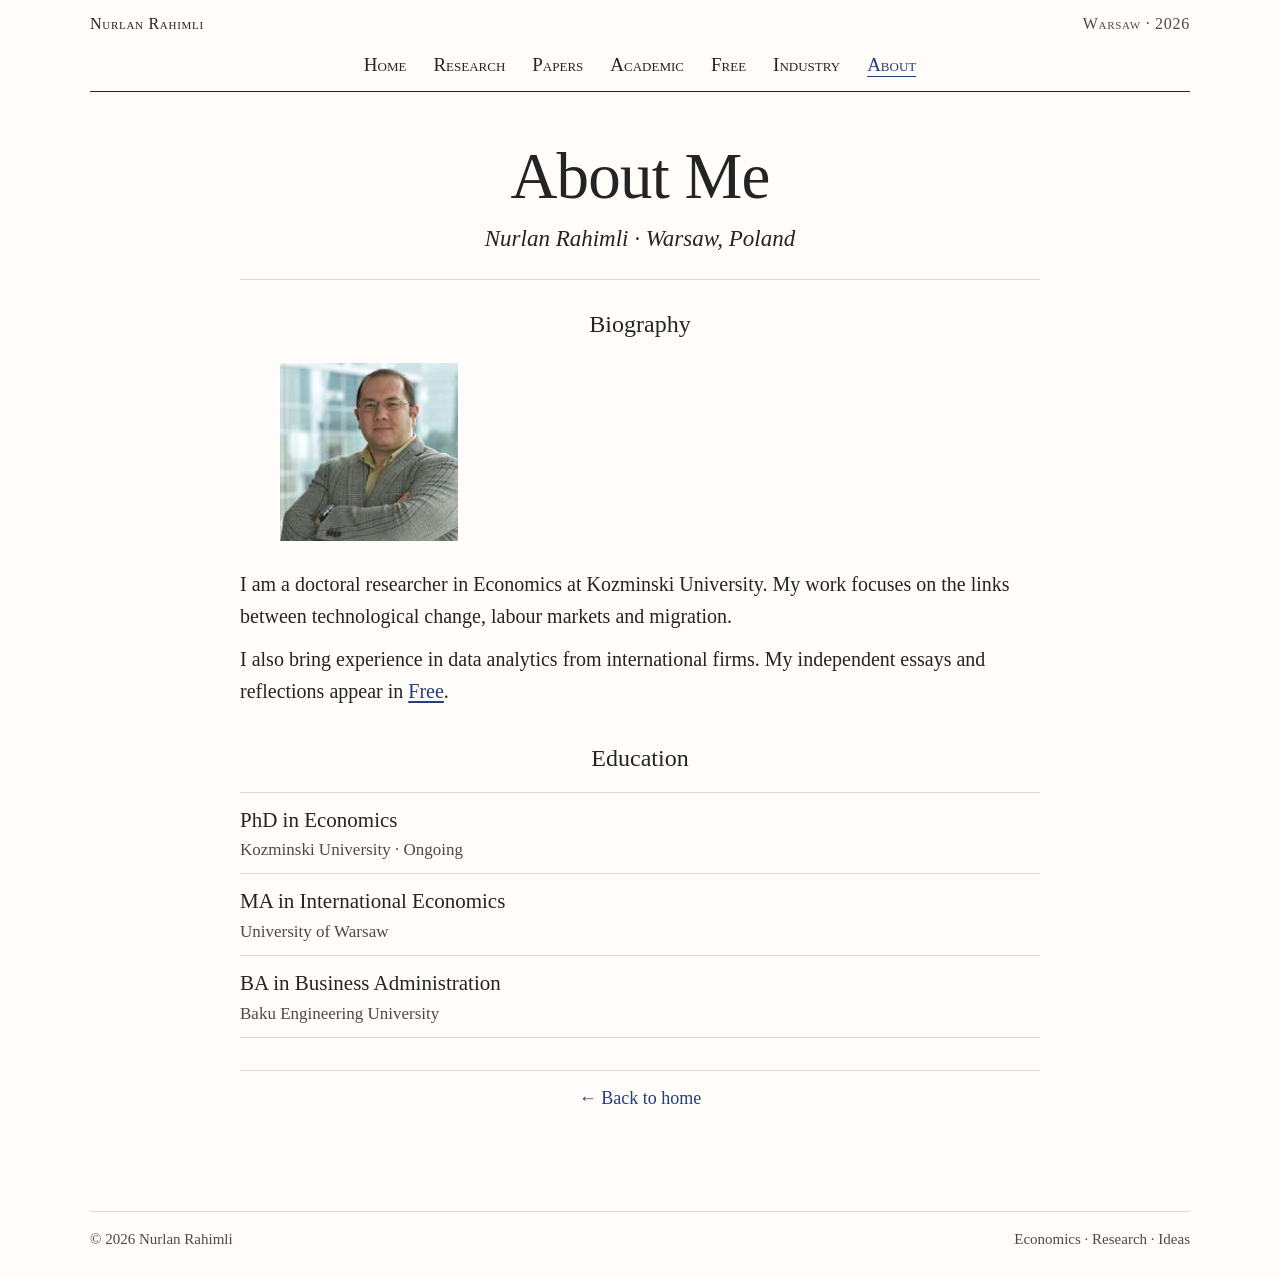
==== commit 63e943ad: "Add profile portrait to about/index.html" ====
--- a/about/index.html
+++ b/about/index.html
@@ -19,7 +19,8 @@
 <nav class="site-nav" aria-label="Main navigation"><a href="../index.html">Home</a> <a href="../research/index.html">Research</a> <a href="../papers/index.html">Papers</a> <a href="../academic/index.html">Academic</a> <a href="../free/index.html">Free</a> <a href="../experience/index.html">Industry</a> <a href="../about/index.html" aria-current="page">About</a></nav>
 </header>
 <main id="main"><article class="paper-page"><header class="page-header"><h1>About Me</h1><p class="page-subtitle">Nurlan Rahimli · Warsaw, Poland</p></header>
-<section class="paper-section"><h2>Biography</h2>
+<section class="paper-section biography-section"><h2>Biography</h2>
+<figure class="profile-picture profile-picture-about"><img src="../assets/nurlan-rahimli.jpg" alt="Portrait of Nurlan Rahimli" width="178" height="178" loading="lazy" decoding="async"></figure>
 <p>I am a doctoral researcher in Economics at Kozminski University. My work focuses on the links between technological change, labour markets and migration.</p>
 <p>I also bring experience in data analytics from international firms. My independent essays and reflections appear in <a href="../free/index.html" style="color:var(--link);text-decoration:underline;text-underline-offset:3px">Free</a>.</p>
 </section>
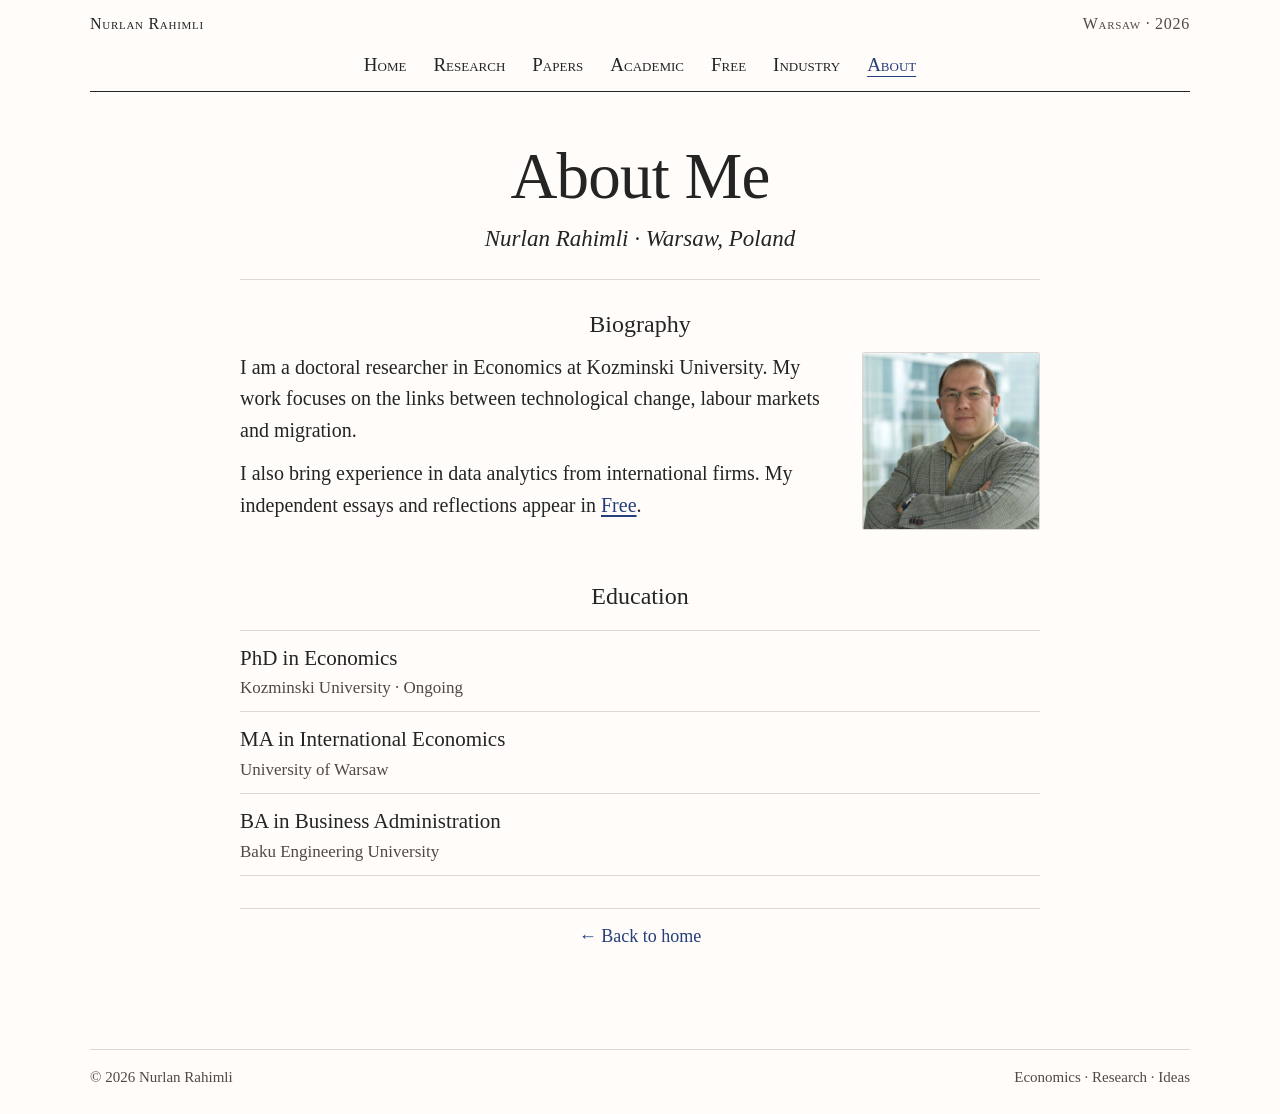
==== commit 09dca226: "Use original full-resolution profile PNG on about/index.html" ====
--- a/about/index.html
+++ b/about/index.html
@@ -20,7 +20,7 @@
 </header>
 <main id="main"><article class="paper-page"><header class="page-header"><h1>About Me</h1><p class="page-subtitle">Nurlan Rahimli · Warsaw, Poland</p></header>
 <section class="paper-section biography-section"><h2>Biography</h2>
-<figure class="profile-picture profile-picture-about"><img src="../assets/nurlan-rahimli.jpg" alt="Portrait of Nurlan Rahimli" width="178" height="178" loading="lazy" decoding="async"></figure>
+<figure class="profile-picture profile-picture-about"><img src="../assets/nurlan-rahimli.jpg.png" alt="Portrait of Nurlan Rahimli" width="178" height="178" loading="lazy" decoding="async"></figure>
 <p>I am a doctoral researcher in Economics at Kozminski University. My work focuses on the links between technological change, labour markets and migration.</p>
 <p>I also bring experience in data analytics from international firms. My independent essays and reflections appear in <a href="../free/index.html" style="color:var(--link);text-decoration:underline;text-underline-offset:3px">Free</a>.</p>
 </section>
--- a/style.css
+++ b/style.css
@@ -97,3 +97,14 @@
   .site-nav a { font-size: 16px; }
 }
 @media(prefers-reduced-motion:reduce) { html { scroll-behavior: auto; } }
+
+/* Author photograph: simple square portrait, no card or decorative frame. */
+.profile-picture{padding:0;margin:0;}
+.profile-picture img{display:block;max-width:100%;object-fit:cover;aspect-ratio:1/1;border:1px solid var(--line);border-radius:2px;}
+.profile-picture-home{width:145px;margin:0 auto 22px;}
+.profile-picture-about{width:178px;float:right;margin:0 0 16px 26px;}
+.biography-section{display:flow-root;}
+@media(max-width:540px){
+ .profile-picture-home{width:128px;margin-bottom:20px;}
+ .profile-picture-about{width:125px;margin-left:17px;margin-bottom:12px;}
+}
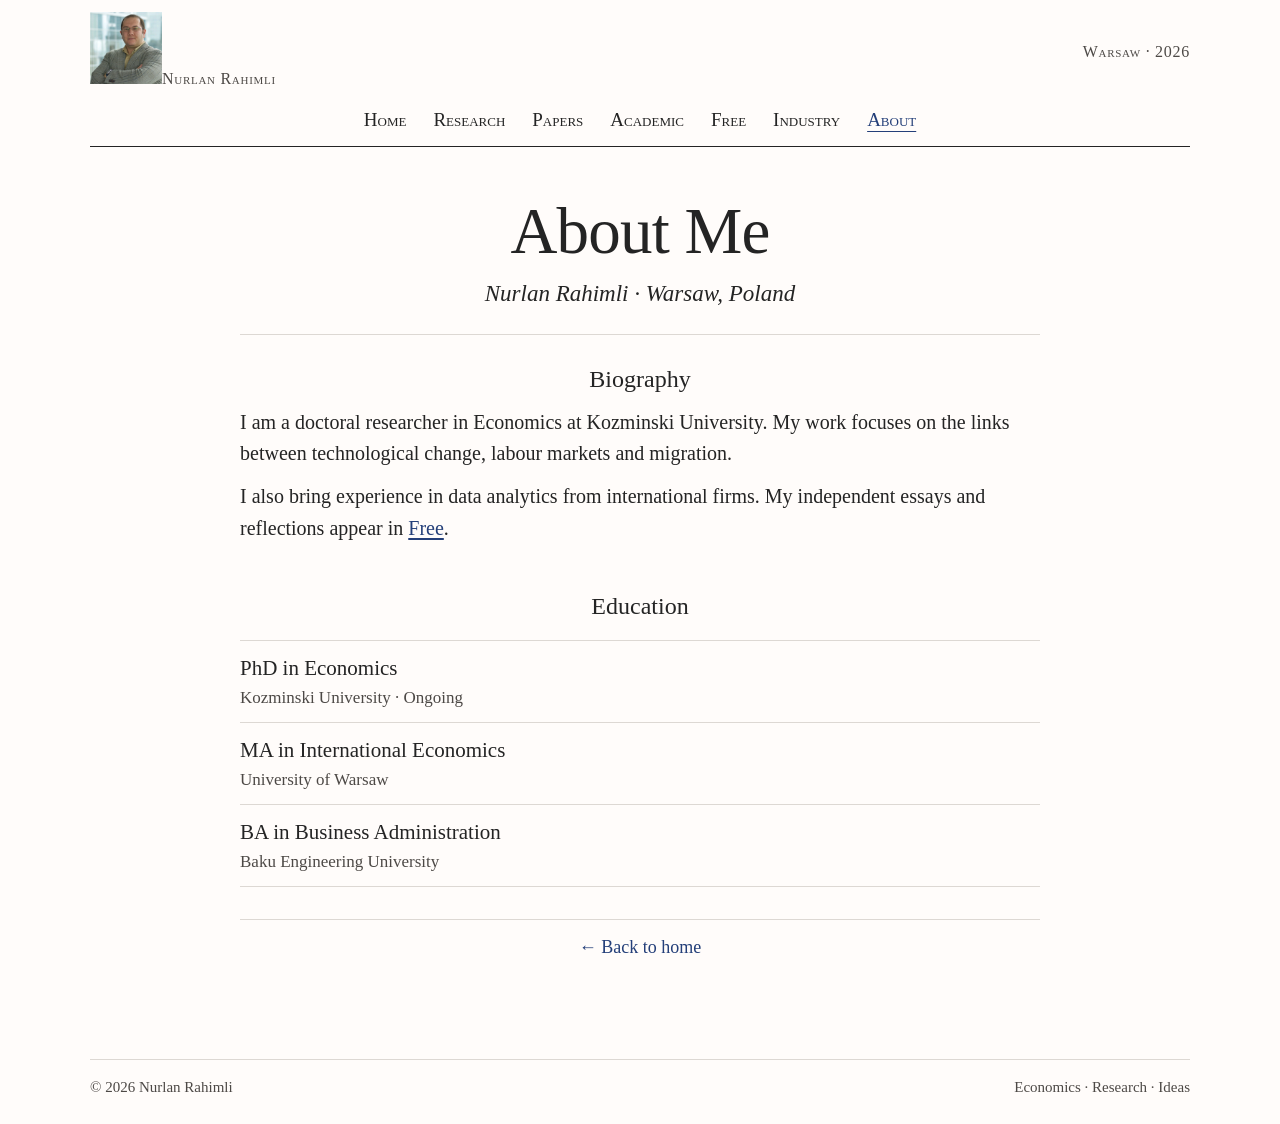
==== commit d469174a: "Move profile portrait into top-left website header" ====
--- a/about/index.html
+++ b/about/index.html
@@ -15,12 +15,11 @@
 <a class="skip" href="#main">Skip to content</a>
 <div class="wrap">
 <header class="site-header">
-<div class="mastline"><a href="../index.html">Nurlan Rahimli</a><span>Warsaw · 2026</span></div>
+<div class="mastline"><a class="header-identity" href="../index.html"><img class="header-portrait" src="../assets/nurlan-rahimli.jpg.png" alt="Portrait of Nurlan Rahimli" width="72" height="72" decoding="async"><span>Nurlan Rahimli</span></a><span class="mastline-location">Warsaw · 2026</span></div>
 <nav class="site-nav" aria-label="Main navigation"><a href="../index.html">Home</a> <a href="../research/index.html">Research</a> <a href="../papers/index.html">Papers</a> <a href="../academic/index.html">Academic</a> <a href="../free/index.html">Free</a> <a href="../experience/index.html">Industry</a> <a href="../about/index.html" aria-current="page">About</a></nav>
 </header>
 <main id="main"><article class="paper-page"><header class="page-header"><h1>About Me</h1><p class="page-subtitle">Nurlan Rahimli · Warsaw, Poland</p></header>
 <section class="paper-section biography-section"><h2>Biography</h2>
-<figure class="profile-picture profile-picture-about"><img src="../assets/nurlan-rahimli.jpg.png" alt="Portrait of Nurlan Rahimli" width="178" height="178" loading="lazy" decoding="async"></figure>
 <p>I am a doctoral researcher in Economics at Kozminski University. My work focuses on the links between technological change, labour markets and migration.</p>
 <p>I also bring experience in data analytics from international firms. My independent essays and reflections appear in <a href="../free/index.html" style="color:var(--link);text-decoration:underline;text-underline-offset:3px">Free</a>.</p>
 </section>
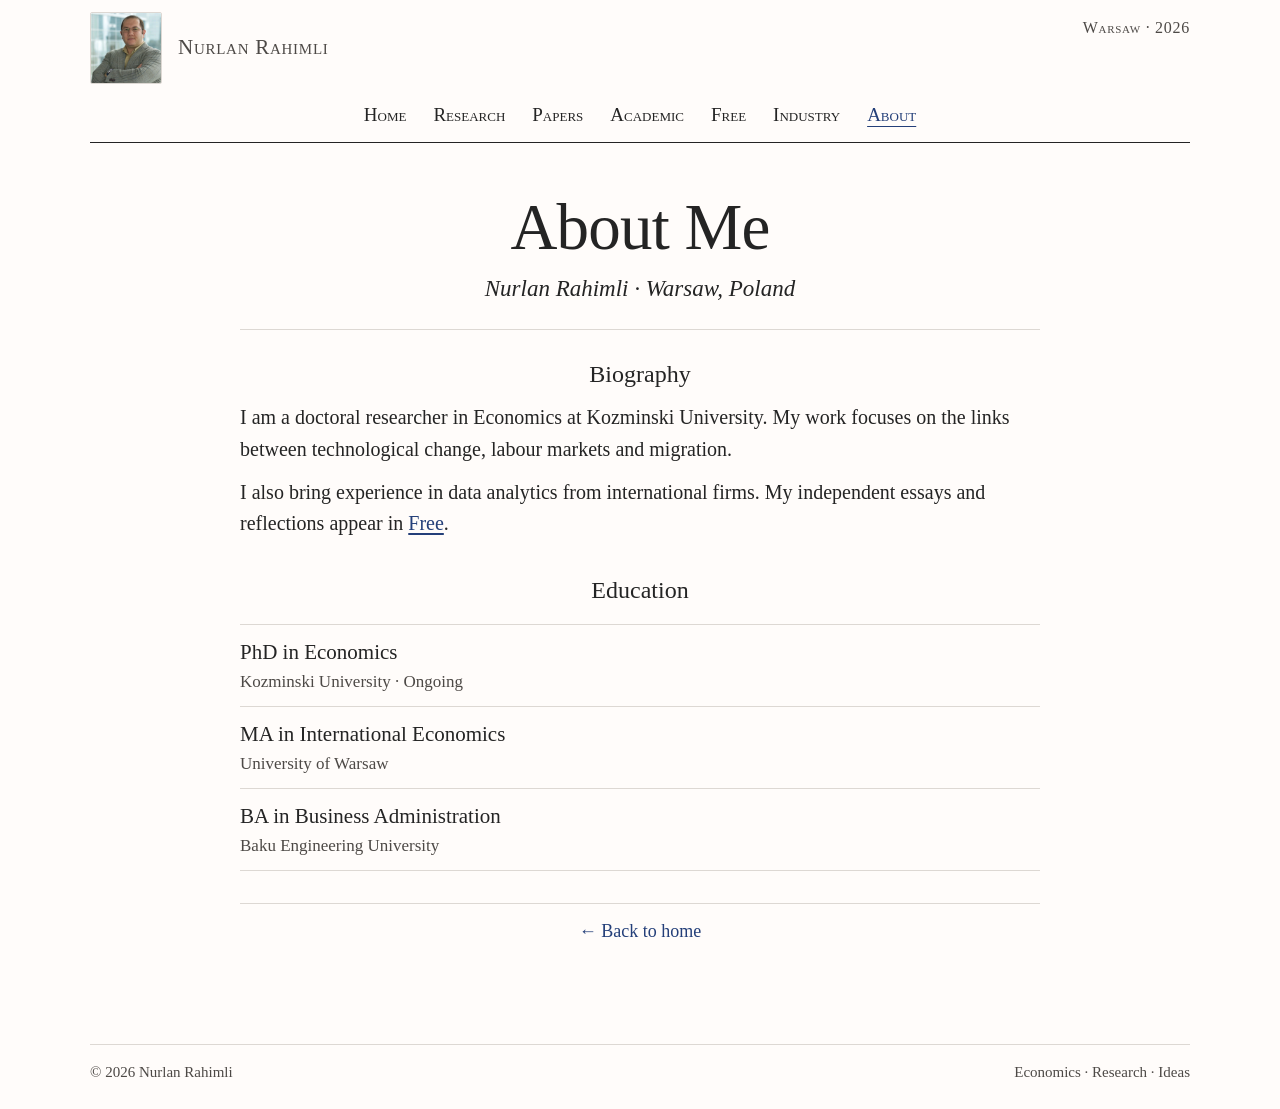
==== commit 2b37dc1c: "Restore original 145px display size for top-left profile photo" ====
--- a/about/index.html
+++ b/about/index.html
@@ -15,7 +15,7 @@
 <a class="skip" href="#main">Skip to content</a>
 <div class="wrap">
 <header class="site-header">
-<div class="mastline"><a class="header-identity" href="../index.html"><img class="header-portrait" src="../assets/nurlan-rahimli.jpg.png" alt="Portrait of Nurlan Rahimli" width="72" height="72" decoding="async"><span>Nurlan Rahimli</span></a><span class="mastline-location">Warsaw · 2026</span></div>
+<div class="mastline"><a class="header-identity" href="../index.html"><img class="header-portrait" src="../assets/nurlan-rahimli.jpg.png" alt="Portrait of Nurlan Rahimli" width="145" height="145" decoding="async"><span>Nurlan Rahimli</span></a><span class="mastline-location">Warsaw · 2026</span></div>
 <nav class="site-nav" aria-label="Main navigation"><a href="../index.html">Home</a> <a href="../research/index.html">Research</a> <a href="../papers/index.html">Papers</a> <a href="../academic/index.html">Academic</a> <a href="../free/index.html">Free</a> <a href="../experience/index.html">Industry</a> <a href="../about/index.html" aria-current="page">About</a></nav>
 </header>
 <main id="main"><article class="paper-page"><header class="page-header"><h1>About Me</h1><p class="page-subtitle">Nurlan Rahimli · Warsaw, Poland</p></header>
--- a/style.css
+++ b/style.css
@@ -97,14 +97,22 @@
   .site-nav a { font-size: 16px; }
 }
 @media(prefers-reduced-motion:reduce) { html { scroll-behavior: auto; } }
-
-/* Author photograph: simple square portrait, no card or decorative frame. */
-.profile-picture{padding:0;margin:0;}
-.profile-picture img{display:block;max-width:100%;object-fit:cover;aspect-ratio:1/1;border:1px solid var(--line);border-radius:2px;}
-.profile-picture-home{width:145px;margin:0 auto 22px;}
-.profile-picture-about{width:178px;float:right;margin:0 0 16px 26px;}
-.biography-section{display:flow-root;}
-@media(max-width:540px){
- .profile-picture-home{width:128px;margin-bottom:20px;}
- .profile-picture-about{width:125px;margin-left:17px;margin-bottom:12px;}
+ 
+/* Compact academic portrait in the top-left header, on every page. */
+.mastline { min-height: 94px; padding: 10px 0 9px; }
+.header-identity { display: inline-flex; align-items: center; gap: 16px; color: var(--ink); }
+.header-identity span { font-size: 21px; line-height: 1.15; font-variant: small-caps; letter-spacing: .035em; }
+.header-portrait { display: block; width: 72px; height: 72px; object-fit: cover; border: 1px solid var(--line); border-radius: 2px; }
+.mastline-location { align-self: flex-start; margin-top: 6px; }
+@media(max-width:740px) {
+  .mastline { min-height: 77px; padding: 8px 0; }
+  .header-identity { gap: 11px; }
+  .header-identity span { font-size: 17px; }
+  .header-portrait { width: 57px; height: 57px; }
+  .mastline-location { font-size: 13px; }
 }
+@media(max-width:400px) {
+  .header-identity span { font-size: 15px; }
+  .header-portrait { width: 52px; height: 52px; }
+  .mastline-location { font-size: 11px; }
+}
